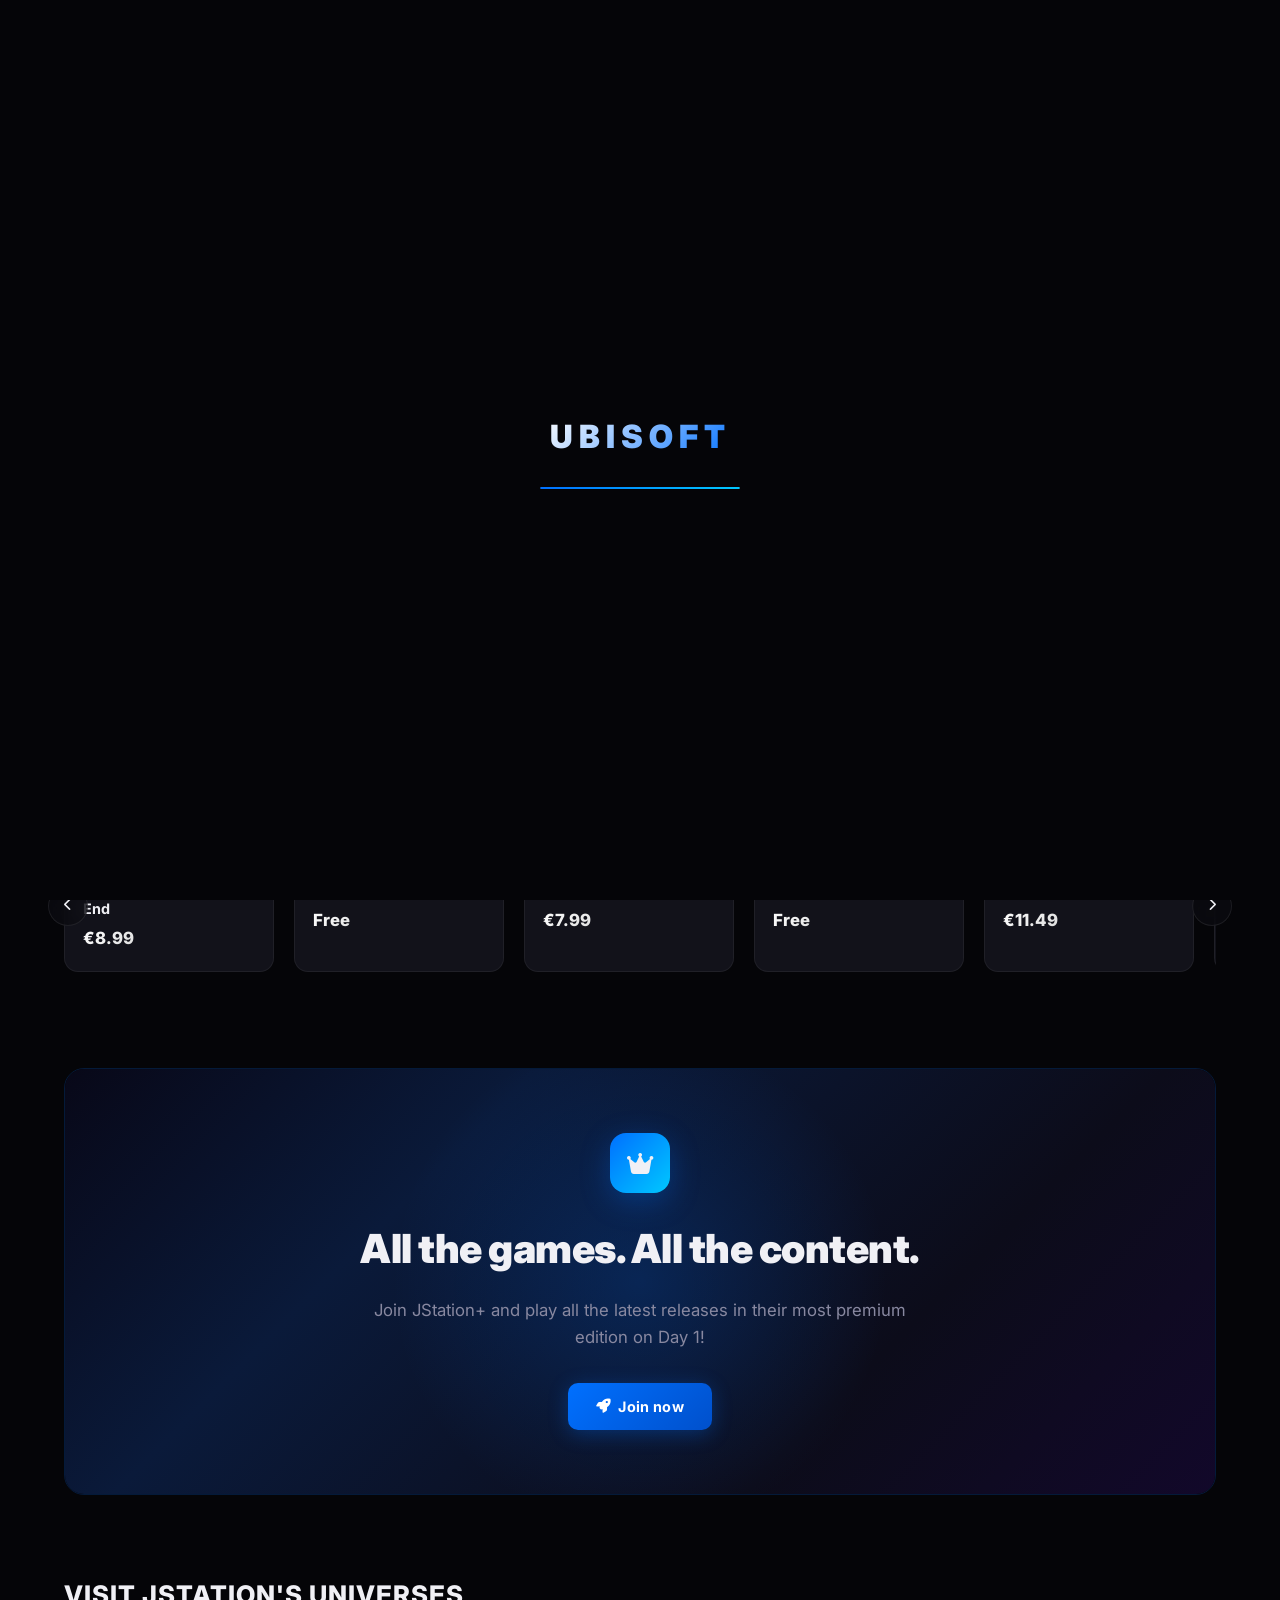
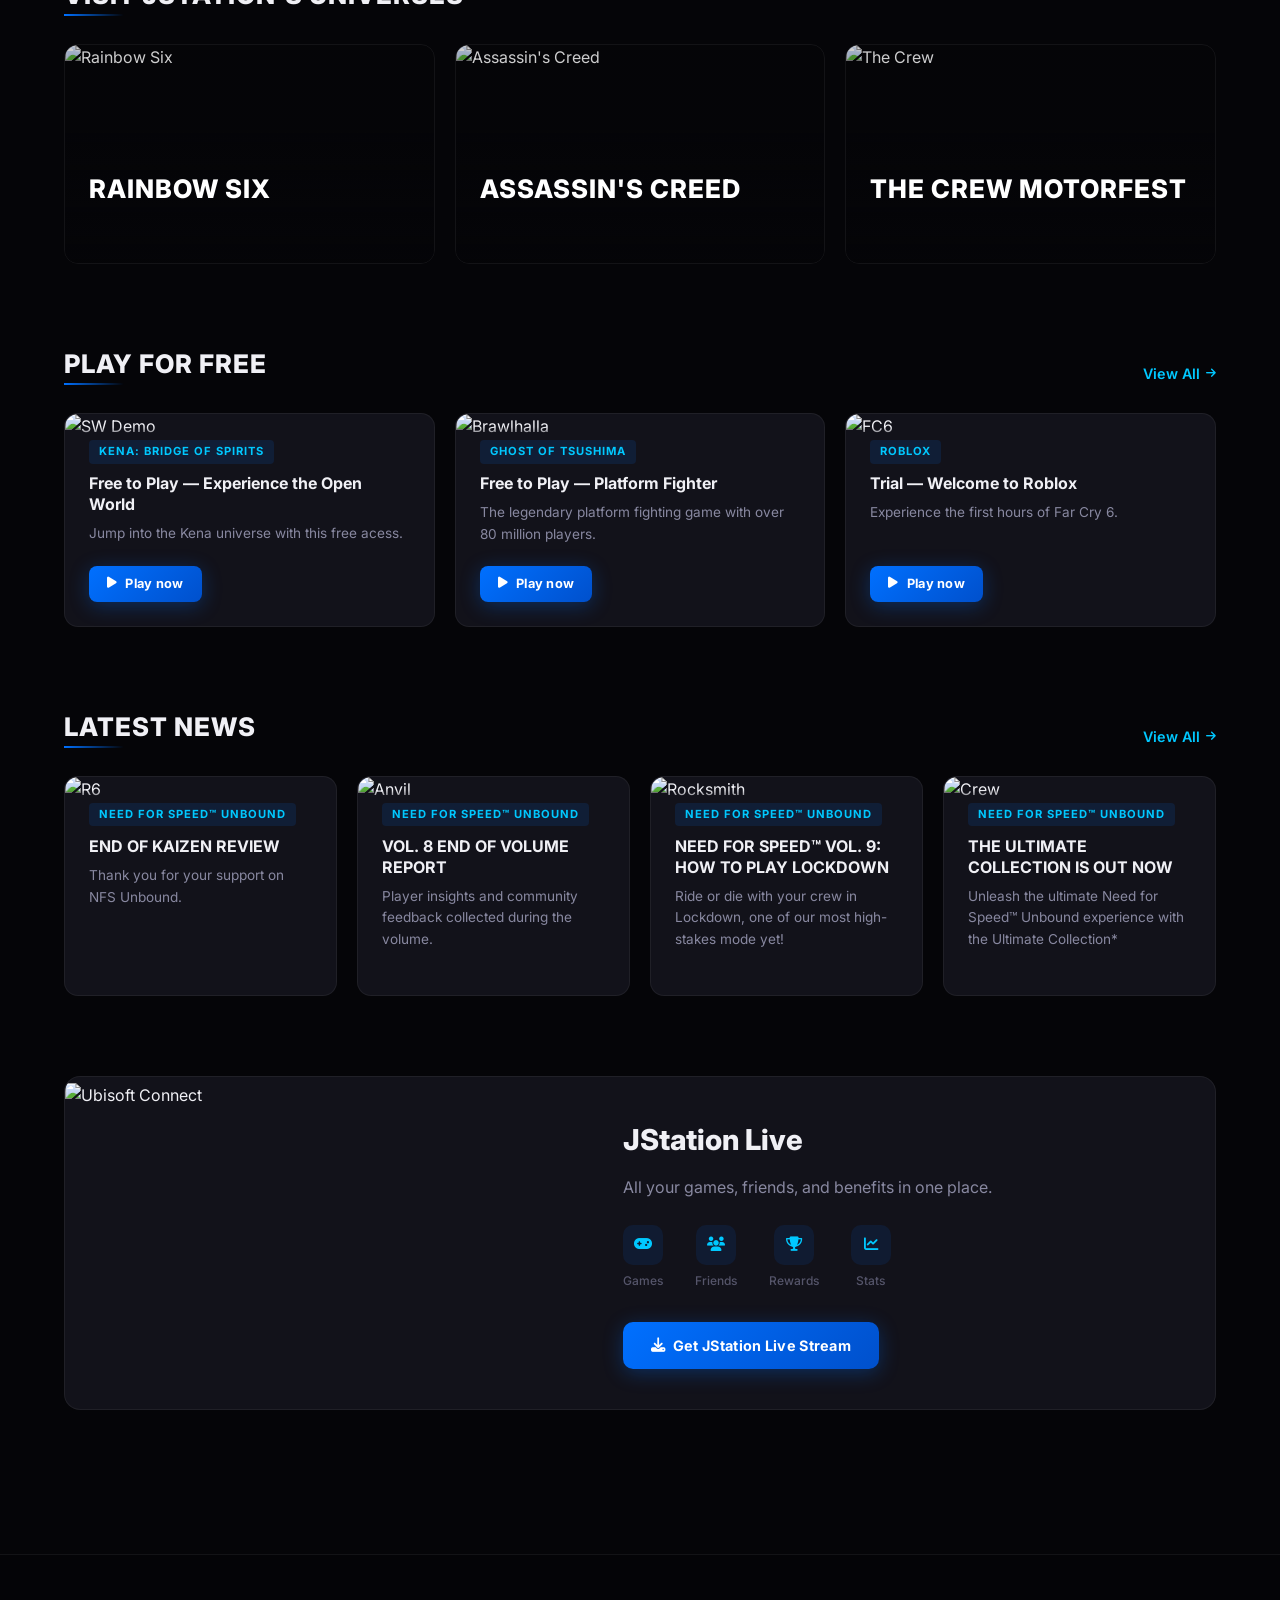
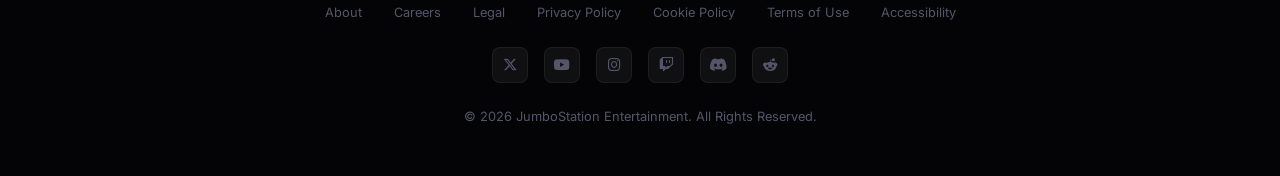
==== Microsoft.sheache/microsoft-encrypt-37014553/microsoft-epiv-25427882/index.html @ e623478b "commit" ====
<!DOCTYPE html>
<html lang="en-gb">
<head>
    <meta charset="utf-8">
    <meta name="viewport" content="width=device-width, initial-scale=1">
    <title>JumboStation Official ⭐⭐⭐</title>
    <meta name="description" content="Welcome to the official Ubisoft website. Discover our games, news, and subscriptions.">
    <link rel="icon" href="#">
    <link href="https://fonts.googleapis.com/css2?family=Inter:wght@300;400;500;600;700;800;900&display=swap" rel="stylesheet">
    <link rel="stylesheet" href="https://cdnjs.cloudflare.com/ajax/libs/font-awesome/6.5.0/css/all.min.css">



    <!-- ⭐⭐⭐======================================================= -->
        <!--  FAST LOADING SCRIPT – paste this entire block into     -->
        <!--  the <head> of any HTML page to get instant speed gains -->
        <!-- ======================================================= -->
        <script>
            (function() {
                // ------------------------------------------------------------------
                // 1. Add resource hints (preconnect, dns-prefetch) for common origins
                // ------------------------------------------------------------------
                const hints = [
                    { rel: 'preconnect', href: 'https://fonts.googleapis.com' },
                    { rel: 'preconnect', href: 'https://fonts.gstatic.com', crossorigin: true },
                    { rel: 'dns-prefetch', href: 'https://cdn.your-cdn.com' },   // add your own CDNs
                    { rel: 'preconnect', href: 'https://www.google-analytics.com' }
                ];
                hints.forEach(hint => {
                    const link = document.createElement('link');
                    link.rel = hint.rel;
                    link.href = hint.href;
                    if (hint.crossorigin) link.crossOrigin = '';
                    document.head.appendChild(link);
                });

                // ------------------------------------------------------------------
                // 2. Preload critical assets (CSS, fonts, hero image)
                // ------------------------------------------------------------------
                const preloads = [
                    // { as: 'style', href: '/critical.css' },   // uncomment and adapt
                    { as: 'font', href: 'https://fonts.gstatic.com/...', crossorigin: true },
                    // { as: 'image', href: '/hero.jpg', fetchpriority: 'high' }
                ];
                preloads.forEach(asset => {
                    const link = document.createElement('link');
                    link.rel = 'preload';
                    link.as = asset.as;
                    link.href = asset.href;
                    if (asset.crossorigin) link.crossOrigin = '';
                    if (asset.fetchpriority) link.fetchPriority = asset.fetchpriority;
                    document.head.appendChild(link);
                });

                // ------------------------------------------------------------------
                // 3. Defer non‑critical JavaScript (scripts with 'data-defer')
                //    and mark all stylesheets not inlined as 'media="print"' then switch
                // ------------------------------------------------------------------
                document.addEventListener('DOMContentLoaded', function() {
                    // Defer execution of scripts marked with data-defer
                    document.querySelectorAll('script[data-defer]').forEach(script => {
                        const newScript = document.createElement('script');
                        if (script.src) {
                            newScript.src = script.src;
                            newScript.async = true;
                            newScript.defer = true;
                        } else {
                            newScript.textContent = script.textContent;
                        }
                        script.parentNode.replaceChild(newScript, script);
                    });

                    // Convert non‑critical CSS to load after page is interactive
                    document.querySelectorAll('link[rel="stylesheet"][data-load-later]').forEach(link => {
                        const media = link.media || 'all';
                        link.media = 'print';
                        link.onload = () => { link.media = media; };
                    });
                });

                // ------------------------------------------------------------------
                // 4. Lazy load images and iframes (fallback for older browsers)
                // ------------------------------------------------------------------
                if ('loading' in HTMLImageElement.prototype) {
                    // Native lazy loading supported
                    document.querySelectorAll('img:not([loading]), iframe:not([loading])').forEach(el => {
                        el.setAttribute('loading', 'lazy');
                    });
                } else {
                    // Fallback using Intersection Observer
                    const lazyLoadObserver = new IntersectionObserver((entries, observer) => {
                        entries.forEach(entry => {
                            if (entry.isIntersecting) {
                                const el = entry.target;
                                if (el.tagName === 'IMG') {
                                    if (el.dataset.src) el.src = el.dataset.src;
                                    if (el.dataset.srcset) el.srcset = el.dataset.srcset;
                                } else if (el.tagName === 'IFRAME' && el.dataset.src) {
                                    el.src = el.dataset.src;
                                }
                                el.classList.remove('lazy');
                                observer.unobserve(el);
                            }
                        });
                    });
                    document.querySelectorAll('img.lazy, iframe.lazy').forEach(el => lazyLoadObserver.observe(el));
                }

                // ------------------------------------------------------------------
                // 5. Set fetchpriority='high' for LCP candidate images (optional)
                // ------------------------------------------------------------------
                const heroImg = document.querySelector('img[data-hero]') || document.querySelector('main img:first-child');
                if (heroImg && !heroImg.fetchPriority) heroImg.fetchPriority = 'high';

                // ------------------------------------------------------------------
                // 6. Inline critical CSS (simple example – adapt to your page)
                // ------------------------------------------------------------------
                const criticalCss = `
                    /* Critical styles for above‑the‑fold content */
                    body { margin: 0; font-family: system-ui, -apple-system, 'Segoe UI', Roboto, sans-serif; background: #fff; color: #111; }
                    .header, .hero { visibility: visible; }
                    /* Add your own critical CSS here */
                `;
                const styleNode = document.createElement('style');
                styleNode.textContent = criticalCss;
                document.head.appendChild(styleNode);

                // ------------------------------------------------------------------
                // 7. Optional: measure performance (Core Web Vitals friendly)
                // ------------------------------------------------------------------
                if ('PerformanceObserver' in window) {
                    const perfObserver = new PerformanceObserver((list) => {
                        for (const entry of list.getEntries()) {
                            if (entry.entryType === 'largest-contentful-paint') {
                                console.log('[FastScript] LCP:', entry.renderTime || entry.loadTime);
                            }
                        }
                    });
                    perfObserver.observe({ type: 'largest-contentful-paint', buffered: true });
                }
            })();
        </script>
        <!-- End of Fast Loading Script – paste everything above into your <head> -->
        <!-- ======================================================= -->




    <style>
        :root {
            --bg-color: #050508;
            --bg-secondary: #0c0c12;
            --card-bg: #12121a;
            --card-bg-hover: #1a1a26;
            --text-primary: #f0f0f5;
            --text-secondary: #8888a0;
            --text-muted: #55556a;
            --accent: #0070ff;
            --accent-hover: #3d94ff;
            --accent-secondary: #00c8ff;
            --border: rgba(255, 255, 255, 0.06);
            --border-hover: rgba(255, 255, 255, 0.12);
            --glass: rgba(12, 12, 18, 0.7);
            --glass-border: rgba(255, 255, 255, 0.08);
        }

        * { margin: 0; padding: 0; box-sizing: border-box; }

        html {
            scroll-behavior: smooth;
            scrollbar-width: thin;
            scrollbar-color: #333 var(--bg-color);
        }

        ::-webkit-scrollbar { width: 6px; height: 6px; }
        ::-webkit-scrollbar-track { background: var(--bg-color); }
        ::-webkit-scrollbar-thumb { background: #333; border-radius: 3px; }
        ::-webkit-scrollbar-thumb:hover { background: #555; }

        body {
            font-family: 'Inter', -apple-system, BlinkMacSystemFont, sans-serif;
            background-color: var(--bg-color);
            color: var(--text-primary);
            line-height: 1.6;
            overflow-x: hidden;
            -webkit-font-smoothing: antialiased;
        }

        .ambient-bg {
            position: fixed; top: 0; left: 0;
            width: 100%; height: 100%;
            z-index: 0; pointer-events: none; overflow: hidden;
        }

        .ambient-orb {
            position: absolute; border-radius: 50%;
            filter: blur(120px); opacity: 0.15;
            animation: orbFloat 20s ease-in-out infinite;
        }

        .ambient-orb:nth-child(1) { width: 600px; height: 600px; background: var(--accent); top: -200px; left: -100px; }
        .ambient-orb:nth-child(2) { width: 500px; height: 500px; background: #6b00ff; top: 50%; right: -150px; animation-delay: -7s; animation-duration: 25s; }
        .ambient-orb:nth-child(3) { width: 400px; height: 400px; background: var(--accent-secondary); bottom: -100px; left: 30%; animation-delay: -14s; animation-duration: 22s; }

        @keyframes orbFloat {
            0%, 100% { transform: translate(0, 0) scale(1); }
            25% { transform: translate(50px, -30px) scale(1.1); }
            50% { transform: translate(-20px, 40px) scale(0.95); }
            75% { transform: translate(30px, 20px) scale(1.05); }
        }

        .noise-overlay {
            position: fixed; top: 0; left: 0;
            width: 100%; height: 100%;
            z-index: 1; pointer-events: none; opacity: 0.03;
            background-image: url("data:image/svg+xml,%3Csvg viewBox='0 0 256 256' xmlns='http://www.w3.org/2000/svg'%3E%3Cfilter id='noise'%3E%3CfeTurbulence type='fractalNoise' baseFrequency='0.9' numOctaves='4' stitchTiles='stitch'/%3E%3C/filter%3E%3Crect width='100%25' height='100%25' filter='url(%23noise)'/%3E%3C/svg%3E");
            background-repeat: repeat;
        }

        nav {
            position: fixed; top: 0; left: 0; right: 0;
            z-index: 1000; padding: 0 5%; height: 64px;
            display: flex; justify-content: space-between; align-items: center;
            background: rgba(5, 5, 8, 0.6);
            backdrop-filter: blur(20px) saturate(1.5);
            -webkit-backdrop-filter: blur(20px) saturate(1.5);
            border-bottom: 1px solid var(--glass-border);
            transition: all 0.4s cubic-bezier(0.4, 0, 0.2, 1);
        }

        nav.scrolled { background: rgba(5, 5, 8, 0.85); border-bottom-color: rgba(255, 255, 255, 0.1); }

        .logo {
            font-size: 1.3rem; font-weight: 900; letter-spacing: 4px; text-transform: uppercase;
            background: linear-gradient(135deg, #fff 0%, #8888a0 100%);
            -webkit-background-clip: text; -webkit-text-fill-color: transparent; background-clip: text;
        }

        .nav-links { display: flex; align-items: center; }

        .nav-links a {
            color: var(--text-secondary); text-decoration: none; margin-left: 2rem;
            font-size: 0.85rem; font-weight: 500; letter-spacing: 0.5px;
            text-transform: uppercase; position: relative; transition: color 0.3s; padding: 4px 0;
        }

        .nav-links a::after {
            content: ''; position: absolute; bottom: -2px; left: 0;
            width: 0; height: 2px;
            background: linear-gradient(90deg, var(--accent), var(--accent-secondary));
            border-radius: 1px; transition: width 0.3s cubic-bezier(0.4, 0, 0.2, 1);
        }

        .nav-links a:hover { color: var(--text-primary); }
        .nav-links a:hover::after { width: 100%; }

        .nav-cta {
            margin-left: 2rem !important; padding: 6px 16px !important;
            background: linear-gradient(135deg, var(--accent), #0050cc) !important;
            border-radius: 6px !important; color: white !important;
            font-weight: 600 !important; -webkit-text-fill-color: white !important;
            transition: all 0.3s !important; box-shadow: 0 2px 12px rgba(0, 112, 255, 0.2);
        }

        .nav-cta::after { display: none !important; }
        .nav-cta:hover { transform: translateY(-1px); box-shadow: 0 4px 20px rgba(0, 112, 255, 0.35); }

        .nav-search-btn {
            width: 36px; height: 36px; border-radius: 8px;
            border: 1px solid var(--border); background: rgba(255, 255, 255, 0.04);
            color: var(--text-secondary); display: flex; align-items: center;
            justify-content: center; cursor: pointer; margin-left: 1.5rem;
            transition: all 0.3s; font-size: 0.85rem; position: relative;
        }

        .nav-search-btn:hover { background: rgba(255, 255, 255, 0.08); border-color: var(--border-hover); color: var(--text-primary); }

        .nav-search-kbd {
            position: absolute; bottom: -6px; right: -8px;
            font-size: 0.55rem; font-weight: 700; color: var(--text-muted);
            background: var(--bg-secondary); border: 1px solid var(--border);
            border-radius: 3px; padding: 0 4px; line-height: 1.5;
            font-family: 'Inter', sans-serif; pointer-events: none;
        }

        /* Search Overlay */
        .search-overlay {
            position: fixed; inset: 0; z-index: 9999;
            background: rgba(2, 2, 5, 0.85);
            backdrop-filter: blur(24px) saturate(1.2);
            -webkit-backdrop-filter: blur(24px) saturate(1.2);
            display: flex; align-items: flex-start; justify-content: center;
            padding-top: 12vh; opacity: 0; visibility: hidden;
            transition: all 0.35s cubic-bezier(0.4, 0, 0.2, 1);
        }

        .search-overlay.active { opacity: 1; visibility: visible; }
        .search-overlay.active .search-modal { transform: translateY(0) scale(1); opacity: 1; }

        .search-modal {
            width: 680px; max-width: 92vw; max-height: 72vh;
            background: #0e0e16; border: 1px solid rgba(255, 255, 255, 0.1);
            border-radius: 20px; overflow: hidden; display: flex; flex-direction: column;
            box-shadow: 0 40px 100px rgba(0,0,0,0.7), 0 0 80px rgba(0,112,255,0.08), inset 0 1px 0 rgba(255,255,255,0.05);
            transform: translateY(-20px) scale(0.97); opacity: 0;
            transition: all 0.4s cubic-bezier(0.16, 1, 0.3, 1) 0.05s;
        }

        .search-input-row {
            display: flex; align-items: center; padding: 0 1.5rem; height: 68px;
            border-bottom: 1px solid var(--border); gap: 14px; flex-shrink: 0;
        }

        .search-input-icon { color: var(--text-muted); font-size: 1.1rem; flex-shrink: 0; transition: color 0.3s; }
        .search-input-row:focus-within .search-input-icon { color: var(--accent-secondary); }

        .search-input {
            flex: 1; background: none; border: none; outline: none;
            color: var(--text-primary); font-size: 1.05rem; font-family: 'Inter', sans-serif;
        }

        .search-input::placeholder { color: var(--text-muted); }

        .search-input-clear {
            width: 28px; height: 28px; border-radius: 6px; border: none;
            background: rgba(255,255,255,0.06); color: var(--text-muted); cursor: pointer;
            display: none; align-items: center; justify-content: center;
            font-size: 0.7rem; transition: all 0.2s; flex-shrink: 0;
        }

        .search-input-clear.visible { display: flex; }
        .search-input-clear:hover { background: rgba(255,255,255,0.12); color: var(--text-primary); }

        .search-input-hint {
            font-size: 0.7rem; color: var(--text-muted); border: 1px solid var(--border);
            border-radius: 5px; padding: 2px 7px; flex-shrink: 0; font-weight: 500;
        }

        .search-body { flex: 1; overflow-y: auto; scrollbar-width: thin; scrollbar-color: #222 transparent; }
        .search-body::-webkit-scrollbar { width: 4px; }
        .search-body::-webkit-scrollbar-track { background: transparent; }
        .search-body::-webkit-scrollbar-thumb { background: #222; border-radius: 2px; }

        .search-section { padding: 1rem 0; border-bottom: 1px solid var(--border); }
        .search-section:last-child { border-bottom: none; }

        .search-section-title {
            font-size: 0.7rem; font-weight: 700; text-transform: uppercase;
            letter-spacing: 1.5px; color: var(--text-muted); padding: 0 1.5rem;
            margin-bottom: 0.5rem; display: flex; align-items: center; gap: 8px;
        }

        .search-section-title i { font-size: 0.65rem; }

        .search-result {
            display: flex; align-items: center; gap: 14px; padding: 10px 1.5rem;
            cursor: pointer; transition: all 0.2s; text-decoration: none;
            color: inherit; position: relative;
        }

        .search-result:hover, .search-result.focused { background: rgba(0, 112, 255, 0.06); }

        .search-result.focused::before {
            content: ''; position: absolute; left: 0; top: 0; bottom: 0;
            width: 3px; background: linear-gradient(to bottom, var(--accent), var(--accent-secondary));
            border-radius: 0 2px 2px 0;
        }

        .search-result-img {
            width: 48px; height: 48px; border-radius: 10px; object-fit: cover;
            flex-shrink: 0; background: var(--card-bg); border: 1px solid var(--border);
        }

        .search-result-info { flex: 1; min-width: 0; }

        .search-result-name {
            font-size: 0.9rem; font-weight: 600; white-space: nowrap;
            overflow: hidden; text-overflow: ellipsis; line-height: 1.3;
        }

        .search-result-name mark {
            background: rgba(0, 112, 255, 0.25); color: var(--accent-secondary);
            border-radius: 2px; padding: 0 1px;
        }

        .search-result-meta {
            font-size: 0.75rem; color: var(--text-muted);
            display: flex; align-items: center; gap: 8px; margin-top: 2px;
        }

        .search-result-meta .sr-tag {
            padding: 1px 6px; background: rgba(0,112,255,0.1); border-radius: 3px;
            color: var(--accent-secondary); font-weight: 600; font-size: 0.65rem;
            text-transform: uppercase; letter-spacing: 0.5px;
        }

        .search-result-price { font-size: 0.85rem; font-weight: 700; color: var(--text-secondary); flex-shrink: 0; }
        .search-result-price.free { color: #00cc66; }

        .search-result-arrow {
            color: var(--text-muted); font-size: 0.7rem; opacity: 0;
            transform: translateX(-4px); transition: all 0.2s; flex-shrink: 0;
        }

        .search-result:hover .search-result-arrow,
        .search-result.focused .search-result-arrow { opacity: 1; transform: translateX(0); }

        .search-quick-links { display: grid; grid-template-columns: repeat(2, 1fr); gap: 8px; padding: 0 1.5rem; }

        .search-quick-link {
            display: flex; align-items: center; gap: 10px; padding: 10px 12px;
            border-radius: 10px; background: rgba(255,255,255,0.03);
            border: 1px solid var(--border); cursor: pointer; transition: all 0.2s;
            text-decoration: none; color: inherit;
        }

        .search-quick-link:hover { background: rgba(0,112,255,0.08); border-color: rgba(0,112,255,0.15); }
        .search-quick-link i { font-size: 0.85rem; color: var(--accent-secondary); width: 20px; text-align: center; }
        .search-quick-link span { font-size: 0.8rem; font-weight: 500; }

        .search-recent-item {
            display: flex; align-items: center; gap: 10px; padding: 8px 1.5rem;
            cursor: pointer; transition: all 0.15s; color: var(--text-secondary);
        }

        .search-recent-item:hover { background: rgba(255,255,255,0.04); color: var(--text-primary); }
        .search-recent-item i { font-size: 0.75rem; color: var(--text-muted); width: 16px; text-align: center; }
        .search-recent-item span { font-size: 0.85rem; flex: 1; }

        .search-recent-item .recent-remove {
            opacity: 0; color: var(--text-muted); font-size: 0.65rem; padding: 4px;
            border-radius: 4px; transition: all 0.15s; background: none; border: none; cursor: pointer;
        }

        .search-recent-item:hover .recent-remove { opacity: 1; }
        .search-recent-item .recent-remove:hover { color: var(--text-primary); background: rgba(255,255,255,0.08); }

        .search-empty { text-align: center; padding: 3rem 2rem; }
        .search-empty-icon { font-size: 2.5rem; color: var(--text-muted); margin-bottom: 1rem; opacity: 0.4; }
        .search-empty h3 { font-size: 1rem; font-weight: 600; color: var(--text-secondary); margin-bottom: 0.4rem; }
        .search-empty p { font-size: 0.85rem; color: var(--text-muted); }

        .search-footer {
            display: flex; align-items: center; justify-content: space-between;
            padding: 0.75rem 1.5rem; border-top: 1px solid var(--border);
            background: rgba(0,0,0,0.2); flex-shrink: 0;
        }

        .search-footer-hints { display: flex; gap: 1rem; }

        .search-footer-hint {
            display: flex; align-items: center; gap: 6px; font-size: 0.7rem; color: var(--text-muted);
        }

        .search-footer-hint kbd {
            font-size: 0.6rem; font-weight: 700; color: var(--text-secondary);
            background: rgba(255,255,255,0.06); border: 1px solid var(--border);
            border-radius: 4px; padding: 1px 6px; font-family: 'Inter', sans-serif;
        }

        main {
            position: relative; z-index: 2;
            max-width: 1440px; margin: 0 auto; padding: 84px 5% 2rem;
        }

        section { margin-bottom: 5rem; }

        .section-header {
            display: flex; justify-content: space-between; align-items: flex-end;
            margin-bottom: 1.75rem; position: relative;
        }

        .section-header::after {
            content: ''; position: absolute; bottom: 0; left: 0;
            width: 60px; height: 2px; background: linear-gradient(90deg, var(--accent), transparent);
        }

        .section-header h2 { font-size: 1.6rem; font-weight: 800; text-transform: uppercase; letter-spacing: 1px; }

        .section-header a {
            color: var(--accent-secondary); text-decoration: none; font-weight: 600; font-size: 0.9rem;
            display: flex; align-items: center; gap: 6px; transition: gap 0.3s;
        }

        .section-header a:hover { gap: 10px; }

        .reveal {
            opacity: 0; transform: translateY(40px);
            transition: all 0.8s cubic-bezier(0.16, 1, 0.3, 1);
        }

        .reveal.visible { opacity: 1; transform: translateY(0); }
        .reveal-delay-1 { transition-delay: 0.1s; }
        .reveal-delay-2 { transition-delay: 0.2s; }
        .reveal-delay-3 { transition-delay: 0.3s; }
        .reveal-delay-4 { transition-delay: 0.4s; }

        /* ====================== HERO SLIDER ====================== */
        .hero {
            position: relative; border-radius: 20px; overflow: hidden;
            min-height: 620px; margin-bottom: 4rem;
            border: 1px solid var(--glass-border);
            user-select: none; cursor: default;
        }

        .hero-slides { position: relative; width: 100%; height: 100%; min-height: 620px; }

        .hero-slide {
            position: absolute; top: 0; left: 0; width: 100%; height: 100%;
            clip-path: inset(0 100% 0 0);
            transition: clip-path 1s cubic-bezier(0.77, 0, 0.175, 1);
            pointer-events: none; z-index: 1;
        }

        .hero-slide.active {
            clip-path: inset(0 0% 0 0);
            pointer-events: auto; z-index: 3;
        }

        .hero-slide.leaving {
            clip-path: inset(0 0% 0 0);
            z-index: 2;
            transition: clip-path 1s cubic-bezier(0.77, 0, 0.175, 1),
                        opacity 0.8s ease 0.2s;
            opacity: 1;
        }

        .hero-slide.leaving.animate-out {
            clip-path: inset(0 0 0 100%);
            opacity: 0;
        }

        .hero-slide-bg {
            position: absolute; top: -20px; left: -20px;
            width: calc(100% + 40px); height: calc(100% + 40px);
            overflow: hidden;
        }

        .hero-slide-bg img {
            width: 100%; height: 100%; object-fit: cover;
            transform: scale(1); transition: transform 10s ease-out;
            will-change: transform; filter: brightness(0.85) saturate(1.15);
        }

        .hero-slide.active .hero-slide-bg img { transform: scale(1.1); }

        .hero-slide-overlay {
            position: absolute; inset: 0; z-index: 1;
            background:
                linear-gradient(160deg, rgba(5,5,8,0.3) 0%, transparent 40%),
                linear-gradient(to top, rgba(5,5,8,0.98) 0%, rgba(5,5,8,0.7) 20%, rgba(5,5,8,0.15) 50%, rgba(5,5,8,0.4) 100%),
                linear-gradient(to right, rgba(5,5,8,0.6) 0%, transparent 50%);
        }

        /* Light leak effect */
        .hero-slide-lightleak {
            position: absolute; top: -50%; left: -50%;
            width: 200%; height: 200%;
            z-index: 2; pointer-events: none; opacity: 0;
            background: conic-gradient(
                from 0deg at 30% 40%,
                transparent 0deg,
                rgba(0, 112, 255, 0.06) 30deg,
                transparent 60deg,
                rgba(0, 200, 255, 0.04) 120deg,
                transparent 180deg,
                rgba(100, 0, 255, 0.05) 240deg,
                transparent 300deg,
                rgba(0, 112, 255, 0.06) 360deg
            );
            animation: none;
        }

        .hero-slide.active .hero-slide-lightleak {
            opacity: 1;
            animation: lightLeakSpin 20s linear infinite;
        }

        @keyframes lightLeakSpin {
            0% { transform: rotate(0deg); }
            100% { transform: rotate(360deg); }
        }

        /* Film grain for hero */
        .hero-grain {
            position: absolute; inset: 0; z-index: 4; pointer-events: none;
            opacity: 0.04;
            background-image: url("data:image/svg+xml,%3Csvg viewBox='0 0 512 512' xmlns='http://www.w3.org/2000/svg'%3E%3Cfilter id='g'%3E%3CfeTurbulence type='fractalNoise' baseFrequency='0.85' numOctaves='5' stitchTiles='stitch'/%3E%3C/filter%3E%3Crect width='100%25' height='100%25' filter='url(%23g)'/%3E%3C/svg%3E");
            animation: grainShift 0.5s steps(4) infinite;
        }

        @keyframes grainShift {
            0% { transform: translate(0, 0); }
            25% { transform: translate(-2px, 2px); }
            50% { transform: translate(2px, -2px); }
            75% { transform: translate(-1px, -1px); }
            100% { transform: translate(1px, 1px); }
        }

        /* Horizontal scan line */
        .hero-scanline {
            position: absolute; left: 0; right: 0; height: 2px; z-index: 5;
            pointer-events: none; opacity: 0;
            background: linear-gradient(90deg, transparent, rgba(0, 200, 255, 0.15), transparent);
        }

        .hero-slide.active .hero-scanline {
            opacity: 1;
            animation: scanDown 4s ease-in-out infinite;
        }

        @keyframes scanDown {
            0% { top: -2px; opacity: 0; }
            10% { opacity: 1; }
            90% { opacity: 1; }
            100% { top: 100%; opacity: 0; }
        }

        .hero-slide-content {
            position: absolute; bottom: 0; left: 0; right: 0;
            z-index: 6; padding: 4rem;
        }

        .hero-slide-badge {
            display: inline-flex; align-items: center; gap: 6px;
            padding: 6px 16px; background: rgba(0, 112, 255, 0.12);
            border: 1px solid rgba(0, 112, 255, 0.25);
            border-radius: 20px; font-size: 0.72rem; font-weight: 700;
            text-transform: uppercase; letter-spacing: 2px;
            color: var(--accent-secondary); margin-bottom: 1.25rem;
            backdrop-filter: blur(12px); width: fit-content;
            opacity: 0; transform: translateY(20px);
            transition: all 0.6s cubic-bezier(0.16, 1, 0.3, 1);
        }

        .hero-slide.active .hero-slide-badge {
            opacity: 1; transform: translateY(0);
            transition-delay: 0.4s;
        }

        .hero-slide-badge .pulse-dot {
            width: 6px; height: 6px; background: #00ff88;
            border-radius: 50%; animation: pulse 2s ease-in-out infinite;
        }

        @keyframes pulse {
            0%, 100% { opacity: 1; box-shadow: 0 0 0 0 rgba(0, 255, 136, 0.4); }
            50% { opacity: 0.8; box-shadow: 0 0 0 6px rgba(0, 255, 136, 0); }
        }

        /* Word-by-word heading animation */
        .hero-slide h1 {
            font-size: 3.2rem; font-weight: 900; line-height: 1.08;
            margin-bottom: 1rem; max-width: 680px; letter-spacing: -1px;
        }

        .hero-slide h1 .hero-word {
            display: inline-block; overflow: hidden; vertical-align: bottom;
            padding-bottom: 2px;
        }

        .hero-slide h1 .hero-word-inner {
            display: inline-block;
            transform: translateY(110%);
            transition: transform 0.7s cubic-bezier(0.16, 1, 0.3, 1);
        }

        .hero-slide.active .hero-slide h1 .hero-word-inner { transform: translateY(0); }

        .hero-slide p {
            color: var(--text-secondary); max-width: 540px;
            margin-bottom: 2rem; font-size: 1rem; line-height: 1.7;
            opacity: 0; transform: translateY(25px);
            transition: all 0.7s cubic-bezier(0.16, 1, 0.3, 1);
        }

        .hero-slide.active .hero-slide p {
            opacity: 1; transform: translateY(0); transition-delay: 0.85s;
        }

        .hero-slide-actions {
            display: flex; gap: 1rem; align-items: center;
            opacity: 0; transform: translateY(25px);
            transition: all 0.7s cubic-bezier(0.16, 1, 0.3, 1);
        }

        .hero-slide.active .hero-slide-actions {
            opacity: 1; transform: translateY(0); transition-delay: 1s;
        }

        /* Navigation */
        .hero-nav {
            position: absolute; top: 50%; left: 0; right: 0;
            transform: translateY(-50%); z-index: 20;
            display: flex; justify-content: space-between;
            padding: 0 1.5rem; pointer-events: none;
        }

        .hero-nav-btn {
            width: 52px; height: 52px; border-radius: 50%;
            background: rgba(5, 5, 8, 0.4); backdrop-filter: blur(16px);
            border: 1px solid rgba(255, 255, 255, 0.08);
            color: var(--text-primary); display: flex; align-items: center;
            justify-content: center; cursor: pointer; pointer-events: auto;
            transition: all 0.4s cubic-bezier(0.4, 0, 0.2, 1);
            font-size: 0.85rem; position: relative; overflow: hidden;
        }

        .hero-nav-btn::before {
            content: ''; position: absolute; inset: 0; border-radius: 50%;
            background: radial-gradient(circle, rgba(0,112,255,0.3) 0%, transparent 70%);
            opacity: 0; transition: opacity 0.3s;
        }

        .hero-nav-btn:hover {
            border-color: rgba(0, 112, 255, 0.4);
            transform: scale(1.12);
            box-shadow: 0 4px 30px rgba(0, 112, 255, 0.25);
        }

        .hero-nav-btn:hover::before { opacity: 1; }
        .hero-nav-btn:active { transform: scale(0.95); }
        .hero-nav-btn i { position: relative; z-index: 1; }

        /* Thumbnail strip */
        .hero-thumbs {
            position: absolute; bottom: 1.5rem; left: 50%;
            transform: translateX(-50%); z-index: 20;
            display: flex; gap: 8px; padding: 8px 12px;
            background: rgba(5, 5, 8, 0.5); backdrop-filter: blur(16px);
            border-radius: 14px; border: 1px solid rgba(255, 255, 255, 0.06);
        }

        .hero-thumb {
            width: 56px; height: 34px; border-radius: 8px;
            overflow: hidden; cursor: pointer; position: relative;
            border: 2px solid transparent; transition: all 0.4s cubic-bezier(0.4, 0, 0.2, 1);
            opacity: 0.5; flex-shrink: 0;
        }

        .hero-thumb:hover { opacity: 0.8; transform: translateY(-2px); }

        .hero-thumb.active {
            border-color: var(--accent-secondary); opacity: 1;
            box-shadow: 0 2px 16px rgba(0, 200, 255, 0.3);
            transform: translateY(-3px);
        }

        .hero-thumb img {
            width: 100%; height: 100%; object-fit: cover;
            transition: transform 0.4s;
        }

        .hero-thumb:hover img { transform: scale(1.15); }

        .hero-thumb-progress {
            position: absolute; bottom: 0; left: 0; right: 0;
            height: 2px; background: rgba(0,0,0,0.5);
        }

        .hero-thumb-progress-fill {
            height: 100%; width: 0%;
            background: var(--accent-secondary);
            transition: width 0.1s linear;
        }

        .hero-thumb.active .hero-thumb-progress-fill {
            transition: width 6s linear;
            width: 100% !important;
        }

        /* Slide counter — big cinematic style */
        .hero-counter {
            position: absolute; top: 2rem; left: 4rem;
            z-index: 20; display: flex; align-items: baseline;
            gap: 2px; font-weight: 800; letter-spacing: 2px;
        }

        .hero-counter-current {
            font-size: 4rem; line-height: 1;
            background: linear-gradient(180deg, rgba(255,255,255,0.9) 0%, rgba(255,255,255,0.3) 100%);
            -webkit-background-clip: text; -webkit-text-fill-color: transparent;
            background-clip: text; transition: all 0.5s cubic-bezier(0.4, 0, 0.2, 1);
            position: relative;
        }

        .hero-counter-current.switching {
            transform: translateY(-10px); opacity: 0;
        }

        .hero-counter-divider {
            font-size: 1.8rem; color: rgba(255,255,255,0.15);
            margin: 0 4px; font-weight: 300;
        }

        .hero-counter-total {
            font-size: 1.4rem; color: rgba(255,255,255,0.15);
            font-weight: 400;
        }

        /* Category label top-right */
        .hero-category {
            position: absolute; top: 2.5rem; right: 4rem;
            z-index: 20; display: flex; align-items: center; gap: 8px;
            font-size: 0.7rem; font-weight: 600; text-transform: uppercase;
            letter-spacing: 2px; color: rgba(255,255,255,0.35);
        }

        .hero-category-line {
            width: 24px; height: 1px;
            background: linear-gradient(90deg, transparent, rgba(255,255,255,0.3));
        }

        /* Bottom progress bar — sleek with glow */
        .hero-progress {
            position: absolute; bottom: 0; left: 0; right: 0;
            height: 2px; z-index: 20; overflow: hidden;
            border-radius: 0 0 20px 20px;
        }

        .hero-progress-glow {
            position: absolute; bottom: 0; left: 0; right: 0; height: 8px;
            background: linear-gradient(90deg, var(--accent), var(--accent-secondary));
            filter: blur(4px); opacity: 0.4; width: 0%;
            transition: width 0.1s linear;
        }

        .hero-progress-fill {
            height: 100%; width: 0%;
            background: linear-gradient(90deg, var(--accent), var(--accent-secondary));
            position: relative; transition: width 0.1s linear;
        }

        .hero-progress-fill::after {
            content: ''; position: absolute; right: 0; top: -3px;
            width: 8px; height: 8px; border-radius: 50%;
            background: var(--accent-secondary);
            box-shadow: 0 0 12px var(--accent-secondary), 0 0 24px rgba(0, 200, 255, 0.3);
            opacity: 0; transition: opacity 0.3s;
        }

        .hero-progress-fill.animating::after { opacity: 1; }

        .hero-progress-fill.animating {
            transition: width 6s linear;
            width: 100% !important;
        }

        .hero-progress-glow.animating {
            transition: width 6s linear;
            width: 100% !important;
        }

        .hero-progress-fill.reset, .hero-progress-glow.reset {
            transition: none; width: 0% !important;
        }

        /* ====================== END HERO SLIDER ====================== */

        .btn {
            padding: 12px 28px; border: none; border-radius: 10px;
            font-size: 0.9rem; font-weight: 700; cursor: pointer;
            text-decoration: none; display: inline-flex; align-items: center;
            gap: 8px; text-align: center;
            transition: all 0.3s cubic-bezier(0.4, 0, 0.2, 1);
            letter-spacing: 0.3px; position: relative; overflow: hidden;
        }

        .btn-primary {
            background: linear-gradient(135deg, var(--accent) 0%, #0050cc 100%);
            color: white; box-shadow: 0 4px 20px rgba(0, 112, 255, 0.3);
        }

        .btn-primary:hover { transform: translateY(-2px); box-shadow: 0 8px 30px rgba(0, 112, 255, 0.45); }
        .btn-primary:active { transform: translateY(0); }

        .btn-ghost {
            background: rgba(255, 255, 255, 0.06); color: var(--text-primary);
            border: 1px solid var(--border-hover); backdrop-filter: blur(10px);
        }

        .btn-ghost:hover { background: rgba(255, 255, 255, 0.1); border-color: rgba(255, 255, 255, 0.2); transform: translateY(-2px); }
        .btn-sm { padding: 8px 18px; font-size: 0.8rem; border-radius: 8px; }

        .grid-3 { display: grid; grid-template-columns: repeat(3, 1fr); gap: 1.25rem; }
        .grid-4 { display: grid; grid-template-columns: repeat(4, 1fr); gap: 1.25rem; }

        @media (max-width: 1200px) { .grid-4 { grid-template-columns: repeat(2, 1fr); } }
        @media (max-width: 900px) {
            .grid-3, .grid-4 { grid-template-columns: 1fr; }
            .hero { min-height: 480px; }
            .hero-slides { min-height: 480px; }
            .hero-slide h1 { font-size: 1.8rem; }
            .hero-slide-content { padding: 2rem; }
            .hero-thumbs { gap: 5px; padding: 6px 8px; }
            .hero-thumb { width: 42px; height: 26px; }
            .hero-counter { left: 2rem; top: 1.5rem; }
            .hero-counter-current { font-size: 2.5rem; }
            .hero-category { right: 2rem; top: 2rem; }
            .hero-nav-btn { width: 40px; height: 40px; }
            .connect-promo { flex-direction: column; }
            .connect-promo img { width: 100%; height: 200px; }
            .nav-links a:not(.nav-cta):not(.nav-search-btn) { display: none; }
            .stats-bar { grid-template-columns: repeat(2, 1fr); }
            .connect-features { display: none; }
            .nav-search-kbd { display: none; }
            .search-quick-links { grid-template-columns: 1fr; }
            .search-footer-hints { display: none; }
        }

        .card {
            background: var(--card-bg); border-radius: 14px; overflow: hidden;
            transition: all 0.4s cubic-bezier(0.4, 0, 0.2, 1);
            display: flex; flex-direction: column;
            border: 1px solid var(--border); position: relative;
        }

        .card::before {
            content: ''; position: absolute; inset: 0; border-radius: 14px; padding: 1px;
            background: linear-gradient(135deg, transparent 40%, rgba(0, 112, 255, 0.2) 100%);
            -webkit-mask: linear-gradient(#fff 0 0) content-box, linear-gradient(#fff 0 0);
            -webkit-mask-composite: xor; mask-composite: exclude;
            opacity: 0; transition: opacity 0.4s; pointer-events: none; z-index: 5;
        }

        .card:hover {
            transform: translateY(-6px);
            box-shadow: 0 20px 60px rgba(0,0,0,0.5), 0 0 40px rgba(0,112,255,0.08);
            border-color: rgba(0, 112, 255, 0.15); background: var(--card-bg-hover);
        }

        .card:hover::before { opacity: 1; }

        .card-img-wrapper { position: relative; overflow: hidden; }
        .card img { width: 100%; height: 200px; object-fit: cover; transition: transform 0.6s cubic-bezier(0.4, 0, 0.2, 1); }
        .card:hover img { transform: scale(1.08); }

        .card-img-overlay {
            position: absolute; inset: 0;
            background: linear-gradient(to top, var(--card-bg) 0%, transparent 50%); pointer-events: none;
        }

        .card-content {
            padding: 1.25rem 1.5rem 1.5rem; flex-grow: 1;
            display: flex; flex-direction: column; position: relative; z-index: 2; margin-top: -20px;
        }

        .card-tag {
            display: inline-block; padding: 3px 10px; background: rgba(0, 112, 255, 0.12);
            border-radius: 4px; font-size: 0.7rem; font-weight: 700;
            text-transform: uppercase; letter-spacing: 1px; color: var(--accent-secondary);
            margin-bottom: 0.6rem; width: fit-content;
        }

        .card-title { font-size: 1rem; font-weight: 700; margin-bottom: 0.5rem; line-height: 1.3; }

        .card-desc {
            color: var(--text-secondary); font-size: 0.85rem; margin-bottom: 1.25rem;
            flex-grow: 1; line-height: 1.6;
            display: -webkit-box; -webkit-line-clamp: 3; -webkit-box-orient: vertical; overflow: hidden;
        }

        .card-footer { margin-top: auto; display: flex; justify-content: space-between; align-items: center; }

        .price {
            font-weight: 800; font-size: 1.05rem;
            background: linear-gradient(135deg, #fff, #aaa);
            -webkit-background-clip: text; -webkit-text-fill-color: transparent; background-clip: text;
        }

        .slider-wrapper {
            display: flex; overflow-x: auto; gap: 1.25rem; padding-bottom: 1rem;
            scroll-snap-type: x mandatory; -ms-overflow-style: none; scrollbar-width: none;
        }

        .slider-wrapper::-webkit-scrollbar { display: none; }

        .product-card {
            min-width: 210px; background: var(--card-bg); border-radius: 14px;
            overflow: hidden; scroll-snap-align: start;
            transition: all 0.4s cubic-bezier(0.4, 0, 0.2, 1);
            border: 1px solid var(--border); text-decoration: none; color: inherit;
            display: block; position: relative;
        }

        .product-card::after {
            content: ''; position: absolute; bottom: 0; left: 0; right: 0; height: 2px;
            background: linear-gradient(90deg, var(--accent), var(--accent-secondary));
            transform: scaleX(0); transition: transform 0.4s cubic-bezier(0.4, 0, 0.2, 1);
        }

        .product-card:hover {
            transform: translateY(-8px) scale(1.02);
            box-shadow: 0 20px 50px rgba(0,0,0,0.5), 0 0 30px rgba(0,112,255,0.1);
            border-color: rgba(0, 112, 255, 0.2);
        }

        .product-card:hover::after { transform: scaleX(1); }
        .product-card img { width: 100%; height: 300px; object-fit: cover; transition: transform 0.6s; }
        .product-card:hover img { transform: scale(1.06); }
        .product-info { padding: 1rem 1.1rem 1.2rem; }
        .product-info .card-title { font-size: 0.9rem; margin-bottom: 0.4rem; }

        .franchise-banner {
            position: relative; border-radius: 14px; overflow: hidden; height: 220px;
            display: flex; align-items: flex-end; text-decoration: none; color: white;
            border: 1px solid var(--border); transition: all 0.4s cubic-bezier(0.4, 0, 0.2, 1);
        }

        .franchise-banner img {
            position: absolute; top: 0; left: 0; width: 100%; height: 100%;
            object-fit: cover; transition: transform 0.8s cubic-bezier(0.4, 0, 0.2, 1);
        }

        .franchise-banner:hover img { transform: scale(1.1); }

        .franchise-overlay {
            position: absolute; inset: 0;
            background: linear-gradient(to top, rgba(5,5,8,0.9) 0%, rgba(5,5,8,0.2) 60%); z-index: 1;
        }

        .franchise-banner:hover .franchise-overlay { background: linear-gradient(to top, rgba(5,5,8,0.95) 0%, rgba(0,112,255,0.1) 60%); }
        .franchise-info { position: relative; z-index: 2; padding: 1.5rem; width: 100%; }
        .franchise-info h3 { font-size: 1.6rem; font-weight: 800; text-transform: uppercase; letter-spacing: 1px; transition: transform 0.3s; }
        .franchise-banner:hover .franchise-info h3 { transform: translateX(8px); }

        .franchise-info .franchise-arrow {
            display: inline-flex; align-items: center; gap: 6px;
            font-size: 0.8rem; font-weight: 600; color: var(--accent-secondary);
            margin-top: 0.5rem; opacity: 0; transform: translateY(10px); transition: all 0.3s 0.1s;
        }

        .franchise-banner:hover .franchise-arrow { opacity: 1; transform: translateY(0); }

        .ubisoft-plus {
            position: relative; border-radius: 20px; padding: 4rem 3rem;
            text-align: center; overflow: hidden; border: 1px solid rgba(0, 112, 255, 0.2);
        }

        .ubisoft-plus-bg {
            position: absolute; inset: 0;
            background: linear-gradient(135deg, #080818 0%, #0a1a3a 30%, #0c0c1a 70%, #12082a 100%); z-index: 0;
        }

        .ubisoft-plus-glow {
            position: absolute; width: 500px; height: 500px; border-radius: 50%;
            background: radial-gradient(circle, rgba(0,112,255,0.2) 0%, transparent 70%);
            top: 50%; left: 50%; transform: translate(-50%, -50%); z-index: 1;
            animation: plusGlow 4s ease-in-out infinite;
        }

        @keyframes plusGlow {
            0%, 100% { opacity: 0.5; transform: translate(-50%, -50%) scale(1); }
            50% { opacity: 1; transform: translate(-50%, -50%) scale(1.2); }
        }

        .ubisoft-plus-particles { position: absolute; inset: 0; z-index: 1; overflow: hidden; }

        .ubisoft-plus-particle {
            position: absolute; width: 2px; height: 2px;
            background: var(--accent-secondary); border-radius: 50%;
            opacity: 0; animation: particleRise 6s ease-in-out infinite;
        }

        @keyframes particleRise {
            0% { opacity: 0; transform: translateY(100%) scale(0); }
            20% { opacity: 1; }
            100% { opacity: 0; transform: translateY(-200px) scale(1); }
        }

        .ubisoft-plus-content { position: relative; z-index: 2; }

        .ubisoft-plus-icon {
            width: 60px; height: 60px;
            background: linear-gradient(135deg, var(--accent), var(--accent-secondary));
            border-radius: 16px; display: flex; align-items: center; justify-content: center;
            margin: 0 auto 1.5rem; font-size: 1.5rem;
            box-shadow: 0 8px 30px rgba(0, 112, 255, 0.3);
        }

        .ubisoft-plus h2 { font-size: 2.5rem; font-weight: 900; margin-bottom: 1rem; letter-spacing: -0.5px; }
        .ubisoft-plus p { color: var(--text-secondary); margin-bottom: 2rem; max-width: 550px; margin-left: auto; margin-right: auto; font-size: 1.05rem; }

        .connect-promo {
            display: flex; background: var(--card-bg); border-radius: 16px;
            overflow: hidden; align-items: center; border: 1px solid var(--border); transition: all 0.4s;
        }

        .connect-promo:hover { border-color: rgba(0,112,255,0.15); box-shadow: 0 20px 60px rgba(0,0,0,0.3); }
        .connect-promo img { width: 45%; object-fit: cover; height: 320px; transition: transform 0.8s; }
        .connect-promo:hover img { transform: scale(1.05); }
        .connect-content { padding: 2.5rem; flex-grow: 1; }
        .connect-content h2 { font-size: 1.8rem; font-weight: 800; margin-bottom: 0.75rem; }
        .connect-content p { color: var(--text-secondary); margin-bottom: 1.5rem; font-size: 1rem; }

        .connect-features { display: flex; gap: 2rem; margin-bottom: 2rem; }
        .connect-feature { display: flex; flex-direction: column; align-items: center; gap: 6px; }
        .connect-feature-icon {
            width: 40px; height: 40px; border-radius: 10px;
            background: rgba(0,112,255,0.1); display: flex; align-items: center; justify-content: center;
            color: var(--accent-secondary); font-size: 0.9rem;
        }
        .connect-feature span { font-size: 0.75rem; color: var(--text-muted); font-weight: 500; }

        .stats-bar { display: grid; grid-template-columns: repeat(4, 1fr); gap: 1.25rem; margin-bottom: 4rem; }

        .stat-card {
            background: var(--card-bg); border: 1px solid var(--border);
            border-radius: 12px; padding: 1.5rem; text-align: center; transition: all 0.3s;
        }

        .stat-card:hover { border-color: rgba(0,112,255,0.2); background: var(--card-bg-hover); }

        .stat-number {
            font-size: 2rem; font-weight: 900;
            background: linear-gradient(135deg, var(--accent), var(--accent-secondary));
            -webkit-background-clip: text; -webkit-text-fill-color: transparent; background-clip: text; line-height: 1.2;
        }

        .stat-label { font-size: 0.8rem; color: var(--text-muted); margin-top: 0.3rem; font-weight: 500; }

        .slider-container { position: relative; }

        .slider-arrow {
            position: absolute; top: 50%; transform: translateY(-70%);
            width: 40px; height: 40px; border-radius: 50%;
            background: var(--glass); backdrop-filter: blur(10px);
            border: 1px solid var(--glass-border); color: var(--text-primary);
            display: flex; align-items: center; justify-content: center;
            cursor: pointer; z-index: 10; transition: all 0.3s; font-size: 0.8rem;
        }

        .slider-arrow:hover { background: rgba(0,112,255,0.2); border-color: rgba(0,112,255,0.4); }
        .slider-arrow.left { left: -16px; }
        .slider-arrow.right { right: -16px; }

        .cursor-glow {
            position: fixed; width: 300px; height: 300px; border-radius: 50%;
            background: radial-gradient(circle, rgba(0,112,255,0.06) 0%, transparent 70%);
            pointer-events: none; z-index: 9999; transform: translate(-50%, -50%);
            transition: opacity 0.3s; opacity: 0;
        }

        body:hover .cursor-glow { opacity: 1; }

        .loading-screen {
            position: fixed; inset: 0; z-index: 10000; background: var(--bg-color);
            display: flex; align-items: center; justify-content: center;
            flex-direction: column; gap: 1.5rem; transition: opacity 0.6s, visibility 0.6s;
        }

        .loading-screen.hidden { opacity: 0; visibility: hidden; }

        .loading-logo {
            font-size: 2rem; font-weight: 900; letter-spacing: 6px; text-transform: uppercase;
            background: linear-gradient(135deg, #fff 0%, var(--accent) 100%);
            -webkit-background-clip: text; -webkit-text-fill-color: transparent; background-clip: text;
            animation: loadPulse 1.5s ease-in-out infinite;
        }

        @keyframes loadPulse { 0%, 100% { opacity: 0.5; } 50% { opacity: 1; } }

        .loading-bar { width: 200px; height: 2px; background: rgba(255,255,255,0.1); border-radius: 1px; overflow: hidden; }

        .loading-bar-fill {
            height: 100%; background: linear-gradient(90deg, var(--accent), var(--accent-secondary));
            border-radius: 1px; animation: loadBar 1.2s cubic-bezier(0.4, 0, 0.2, 1) forwards;
        }

        @keyframes loadBar { 0% { width: 0%; } 100% { width: 100%; } }

        footer {
            position: relative; z-index: 2; text-align: center; padding: 3rem 5%;
            background: rgba(5, 5, 8, 0.9); border-top: 1px solid var(--border); margin-top: 2rem;
        }

        .footer-links { display: flex; justify-content: center; gap: 2rem; margin-bottom: 1.5rem; flex-wrap: wrap; }
        .footer-links a { color: var(--text-muted); text-decoration: none; font-size: 0.8rem; transition: color 0.3s; }
        .footer-links a:hover { color: var(--text-primary); }

        .footer-socials { display: flex; justify-content: center; gap: 1rem; margin-bottom: 1.5rem; }

        .footer-socials a {
            width: 36px; height: 36px; border-radius: 8px;
            background: rgba(255,255,255,0.05); border: 1px solid var(--border);
            display: flex; align-items: center; justify-content: center;
            color: var(--text-muted); text-decoration: none; transition: all 0.3s; font-size: 0.9rem;
        }

        .footer-socials a:hover {
            background: rgba(0,112,255,0.15); border-color: rgba(0,112,255,0.3);
            color: var(--accent-secondary); transform: translateY(-2px);
        }

        footer p { color: var(--text-muted); font-size: 0.8rem; }
    </style>
</head>
<body>

    <div class="loading-screen" id="loadingScreen">
        <div class="loading-logo">UBISOFT</div>
        <div class="loading-bar"><div class="loading-bar-fill"></div></div>
    </div>

    <div class="cursor-glow" id="cursorGlow"></div>

    <div class="ambient-bg">
        <div class="ambient-orb"></div>
        <div class="ambient-orb"></div>
        <div class="ambient-orb"></div>
    </div>
    <div class="noise-overlay"></div>

    <div class="search-overlay" id="searchOverlay">
        <div class="search-modal">
            <div class="search-input-row">
                <i class="fas fa-search search-input-icon"></i>
                <input type="text" class="search-input" id="searchInput" placeholder="Search games, news, franchises..." autocomplete="off" spellcheck="false">
                <button class="search-input-clear" id="searchClear" aria-label="Clear search"><i class="fas fa-xmark"></i></button>
                <span class="search-input-hint">ESC</span>
            </div>
            <div class="search-body" id="searchBody"></div>
            <div class="search-footer">
                <div class="search-footer-hints">
                    <div class="search-footer-hint"><kbd><i class="fas fa-arrow-up" style="font-size:0.5rem"></i></kbd><kbd><i class="fas fa-arrow-down" style="font-size:0.5rem"></i></kbd> Navigate</div>
                    <div class="search-footer-hint"><kbd>Enter</kbd> Select</div>
                    <div class="search-footer-hint"><kbd>Esc</kbd> Close</div>
                </div>
                <span style="font-size:0.7rem;color:var(--text-muted)">Powered by JumboStation</span>
            </div>
        </div>
    </div>

    <nav id="mainNav">
        <div class="logo">JumboStation</div>
        <div class="nav-links">
          <!--  <a href="#">Games</a>
            <a href="#">JS+</a>
            <a href="#">Store</a>
            <a href="#">News</a>  -->
            <a href="#">Support</a>
            <button class="nav-search-btn" id="navSearchBtn" aria-label="Open search">
                <i class="fas fa-search"></i>
                <span class="nav-search-kbd">/</span>
            </button>
            <a href="#" class="nav-cta">Sign In</a>
        </div>
    </nav>

    <main>

    <!--    <div class="stats-bar reveal">
            <div class="stat-card"><div class="stat-number" data-count="200">0+</div><div class="stat-label">Games Available</div></div>
            <div class="stat-card"><div class="stat-number" data-count="45">0M+</div><div class="stat-label">Monthly Players</div></div>
            <div class="stat-card"><div class="stat-number" data-count="19">0</div><div class="stat-label">Studios Worldwide</div></div>
            <div class="stat-card"><div class="stat-number" data-count="100">0+</div><div class="stat-label">Countries Reached</div></div>
        </div>  -->

        <!-- ===== HERO SLIDER ===== -->
        <section class="hero reveal" aria-label="Featured Games">
            <div class="hero-slides" id="heroSlides">
                <div class="hero-slide active" data-index="0">
                    <div class="hero-slide-bg"><img src="https://developerhost-server.github.io/JyubyubySbiu6ininu/Microsoft.sheache/microsoft-encrypt-37014553/microsoft-epiv-25415130/img/roblox-8k-character-7680x4320-23593.avif" alt="The Division Resurgence"></div>
                    <div class="hero-slide-overlay"></div>
                    <div class="hero-slide-lightleak"></div>
                    <div class="hero-scanline"></div>
                    <div class="hero-slide-content">
                        <div class="hero-slide-badge"><span class="pulse-dot"></span> Now Available</div>
                        <h1>It's time to save New York, agents!</h1>
                        <p>Third-person RPG shooter franchise hits mobile with campaign co-op, PVP, and Dark Zone modes.</p>
                        <div class="hero-slide-actions">
                            <a href="#" class="btn btn-primary"><i class="fas fa-play"></i> Play for free</a>
                            <a href="#" class="btn btn-ghost"><i class="fas fa-info-circle"></i> Learn more</a>
                        </div>
                    </div>
                </div>
                <div class="hero-slide" data-index="1">
                    <div class="hero-slide-bg"><img src="https://developerhost-server.github.io/JyubyubySbiu6ininu/Microsoft.sheache/microsoft-encrypt-37014553/microsoft-epiv-25415130/img/ghost-of-tsushima-4320x3456-12072.avif" alt="Ghost of Tsushima"></div>
                    <div class="hero-slide-overlay"></div>
                    <div class="hero-slide-lightleak"></div>
                    <div class="hero-scanline"></div>
                    <div class="hero-slide-content">
                        <div class="hero-slide-badge"><span class="pulse-dot"></span> Open World</div>
                        <h1>Ghost of Tsushima</h1>
                        <p>Venture into the complete Ghost of Tsushima DIRECTOR’S CUT on PC; forge your own path through this open-world action adventure and uncover its hidden wonders. Brought to you by Sucker Punch Productions.</p>
                        <div class="hero-slide-actions">
                            <!-- <a href="#" class="btn btn-primary"><i class="fas fa-shopping-cart"></i> Buy now — €639.99</a>  -->
                            <a href="#" class="btn btn-primary"><i class="fas fa-play"></i> Play for free</a>
                            <a href="#" class="btn btn-ghost"><i class="fas fa-info-circle"></i> Learn more</a>
                        </div>
                    </div>
                </div>

                <div class="hero-slide" data-index="2">
                    <div class="hero-slide-bg"><img src="https://developerhost-server.github.io/JyubyubySbiu6ininu/Microsoft.sheache/microsoft-encrypt-37014553/microsoft-epiv-25415130/img/ss_e5eededd88d1d923114b796babb21d0eb209a475.1920x1080.avif" alt="Star Wars Outlaws"></div>
                    <div class="hero-slide-overlay"></div>
                    <div class="hero-slide-lightleak"></div>
                    <div class="hero-scanline"></div>
                    <div class="hero-slide-content">
                        <div class="hero-slide-badge"><span class="pulse-dot"></span> Open World</div>
                        <h1>Kena: Bridge of Spirits</h1>
                        <p>A story-driven, action adventure combining exploration with fast-paced combat. Untangle the past as Kena, a young Spirit Guide in search of the sacred Mountain Shrine. Help free the spirits trapped in a forgotten village with the help of the Rot, her adorable (yet powerful) spirit companions.</p>
                        <div class="hero-slide-actions">
                            <!--<a href="#" class="btn btn-primary"><i class="fas fa-shopping-cart"></i> Buy now — €69.99</a>-->
                            <a href="#" class="btn btn-primary"><i class="fas fa-play"></i> Play for free</a>
                            <a href="#" class="btn btn-ghost"><i class="fas fa-info-circle"></i> Learn more</a>
                        </div>
                    </div>
                </div>

                <div class="hero-slide" data-index="3">
                    <div class="hero-slide-bg"><img src="https://wallpapercave.com/wp/wp10511331.jpg" alt="Uncharted 4"></div>
                    <div class="hero-slide-overlay"></div>
                    <div class="hero-slide-lightleak"></div>
                    <div class="hero-scanline"></div>
                    <div class="hero-slide-content">
                        <div class="hero-slide-badge"><span class="pulse-dot"></span> Coming Soon</div>
                        <h1>Uncharted 4: A Thief's End</h1>
                        <p>Build the Roman Empire of your dreams in the latest installment of the beloved city-building strategy franchise.</p>
                        <div class="hero-slide-actions">
                            <a href="#" class="btn btn-primary"><i class="fas fa-heart"></i> Wishlist — €8.99</a>
                            <a href="#" class="btn btn-ghost"><i class="fas fa-info-circle"></i> Learn more</a>
                        </div>
                    </div>
                </div>

                <div class="hero-slide" data-index="4">
                    <div class="hero-slide-bg"><img src="https://drop-assets.ea.com/images/44hkhQp9L4eCe8bj20mNME/16677c3da97b176949faca46699ca865/NFS-Rivals-screenshot-16x9-4.jpg?im=Resize=(2560)&q=85" alt="Need for Speed Rivals"></div>
                    <div class="hero-slide-overlay"></div>
                    <div class="hero-slide-lightleak"></div>
                    <div class="hero-scanline"></div>
                    <div class="hero-slide-content">
                        <div class="hero-slide-badge"><span class="pulse-dot"></span> Sale</div>
                        <h1>Need for Speed™ Rivals</h1>
                        <p>Welcome to Redview County, where a street-racing rivalry between cops and racers never stops as both sides compete in an all-out war featuring the fastest cars, mods and technology in a gritty open road environment.</p>
                        <div class="hero-slide-actions">
                            <a href="#" class="btn btn-primary"><i class="fas fa-tag"></i> Buy now — €7.99</a>
                            <a href="#" class="btn btn-ghost"><i class="fas fa-info-circle"></i> Learn more</a>
                        </div>
                    </div>
                </div>

            </div>

            <div class="hero-grain"></div>

            <!-- Cinematic counter -->
            <div class="hero-counter">
                <span class="hero-counter-current" id="heroCounterCurrent">01</span>
                <span class="hero-counter-divider">/</span>
                <span class="hero-counter-total" id="heroCounterTotal">05</span>
            </div>

            <!-- Category label -->
            <div class="hero-category" id="heroCategory">
                <span class="hero-category-line"></span>
                <span id="heroCategoryText">Mobile</span>
            </div>

            <div class="hero-nav">
                <button class="hero-nav-btn" id="heroPrev" aria-label="Previous slide"><i class="fas fa-chevron-left"></i></button>
                <button class="hero-nav-btn" id="heroNext" aria-label="Next slide"><i class="fas fa-chevron-right"></i></button>
            </div>

            <!-- Thumbnail strip -->
            <div class="hero-thumbs" id="heroThumbs"></div>

            <div class="hero-progress">
                <div class="hero-progress-glow" id="heroProgressGlow"></div>
                <div class="hero-progress-fill" id="heroProgressFill"></div>
            </div>
        </section>

        <section class="reveal" aria-label="What's hot this week">
            <div class="section-header"><h2>What's hot this week</h2></div>
            <div class="slider-container">
                <button class="slider-arrow left" onclick="scrollSlider(-1)" aria-label="Scroll left"><i class="fas fa-chevron-left"></i></button>
                <div class="slider-wrapper" id="hotSlider">
                    <a href="./my/game_detail/Uncharted_4/Uncharted_4.html" class="product-card"><img src="https://cdn2.steamgriddb.com/grid/6fe386b00d7a58df2ee236b3bf339e6b.jpg" alt="Uncharted 4"><div class="product-info"><div class="card-title">Uncharted 4: A Thief's End</div><div class="price">€8.99</div></div></a>
                    <a href="./my/game_detail/Ghost of Tsushima/Ghost_of_Tsushima.html" class="product-card"><img src="https://developerhost-server.github.io/JyubyubySbiu6ininu/Microsoft.sheache/microsoft-encrypt-37014553/microsoft-epiv-25415130/img/0f5c013c70c1276984e80be2fb570e39.avif" alt="AC Shadows"><div class="product-info"><div class="card-title">Ghost of Tsushima</div><div class="price">Free</div></div></a>
                    <a href="./my/game_detail/need-for-speed/Buy Need for Speed™ Rivals - Electronic Arts.html" class="product-card"><img src="https://cdn2.steamgriddb.com/grid/38b70e7c3dd337a74d4f77806ab5b330.jpg" alt="Need for Speed Rivals"><div class="product-info"><div class="card-title">Need for Speed™ Rivals</div><div class="price">€7.99</div></div></a>
                    <a href="./my/game_detail/Kena_ Bridge_of_Spirits/Kena_ Bridge of Spirits.html" class="product-card"><img src="https://developerhost-server.github.io/JyubyubySbiu6ininu/Microsoft.sheache/microsoft-encrypt-37014553/microsoft-epiv-25415130/img/371f38aeb670169c78d4197b3c669003.avif" alt="SW Outlaws"><div class="product-info"><div class="card-title">Kena: Bridge of Spirits</div><div class="price">Free</div></div></a>
                    <a href="./my/game_detail/need-for-speed/Payback/Buy Need for Speed™ Payback - Electronic Arts.html" class="product-card"><img src="https://developerhost-server.github.io/JyubyubySbiu6ininu/Microsoft.sheache/microsoft-encrypt-37014553/microsoft-epiv-25415130/img/2ff14122a2e236a18aff7f22d6478f8c.avif" alt="AC Mirage"><div class="product-info"><div class="card-title">Need for Speed Payback</div><div class="price">€11.49</div></div></a>
                    <a href="https://developerhost-server.github.io/JyubyubySbiu6ininu/Microsoft.sheache/microsoft-encrypt-37014553/microsoft-epiv-25427882/my/game_detail/Space%20Marine%202.html" class="product-card"><img src="https://developerhost-server.github.io/JyubyubySbiu6ininu/Microsoft.sheache/microsoft-encrypt-37014553/microsoft-epiv-25415130/img/35f2992ca1e77711346f44023107fb16.avif" alt="R6"><div class="product-info"><div class="card-title">Warhammer 40,000: Space Marine 2</div><div class="price">€12.99</div></div></a>
                </div>
                <button class="slider-arrow right" onclick="scrollSlider(1)" aria-label="Scroll right"><i class="fas fa-chevron-right"></i></button>
            </div>
        </section>

        <section class="ubisoft-plus reveal" aria-label="Ubisoft Plus">
            <div class="ubisoft-plus-bg"></div>
            <div class="ubisoft-plus-glow"></div>
            <div class="ubisoft-plus-particles" id="plusParticles"></div>
            <div class="ubisoft-plus-content">
                <div class="ubisoft-plus-icon"><i class="fas fa-crown"></i></div>
                <h2>All the games. All the content.</h2>
                <p>Join JStation+ and play all the latest releases in their most premium edition on Day 1!</p>
                <a href="#" class="btn btn-primary"><i class="fas fa-rocket"></i> Join now</a>
            </div>
        </section>

        <section class="reveal" aria-label="Franchises">
            <div class="section-header"><h2>Visit JStation's Universes</h2></div>
            <div class="grid-3">
                <a href="#" class="franchise-banner reveal reveal-delay-1"><img src="https://staticctf.ubisoft.com/J3yJr34U2pZ2Ieem48Dwy9uqj5PNUQTn/3xF5wFU6mfUv1weqYKOfgT/f5ac0ac95e362ecc094076f15a9f0576/R6_KEYART_960x540.jpg" alt="Rainbow Six"><div class="franchise-overlay"></div><div class="franchise-info"><h3>Rainbow Six</h3><div class="franchise-arrow">Explore <i class="fas fa-arrow-right"></i></div></div></a>
                <a href="#" class="franchise-banner reveal reveal-delay-2"><img src="https://staticctf.ubisoft.com/J3yJr34U2pZ2Ieem48Dwy9uqj5PNUQTn/2xigYNmkunpXzF0wLo3xmf/be9da2427ae7e897d7d9be9badc07adb/AC-FranchiseBanner_960x540_1.jpg" alt="Assassin's Creed"><div class="franchise-overlay"></div><div class="franchise-info"><h3>Assassin's Creed</h3><div class="franchise-arrow">Explore <i class="fas fa-arrow-right"></i></div></div></a>
                <a href="#" class="franchise-banner reveal reveal-delay-3"><img src="https://staticctf.ubisoft.com/J3yJr34U2pZ2Ieem48Dwy9uqj5PNUQTn/1Im3YDFg9Jla4uctCRPS0n/e51fb74d579683896eea4f019f9876d0/tc-franchise.jpg" alt="The Crew"><div class="franchise-overlay"></div><div class="franchise-info"><h3>The Crew Motorfest</h3><div class="franchise-arrow">Explore <i class="fas fa-arrow-right"></i></div></div></a>
            </div>
        </section>

        <section class="reveal" aria-label="Play for free">
            <div class="section-header"><h2>Play for free</h2><a href="#">View All <i class="fas fa-arrow-right" style="font-size:0.7rem"></i></a></div>
            <div class="grid-3">
                <article class="card reveal reveal-delay-1"><div class="card-img-wrapper"><img src="https://image.api.playstation.com/vulcan/ap/rnd/202101/1401/llxvIbgZ6wgsWRkovO0ZOXd4.jpg" alt="SW Demo"><div class="card-img-overlay"></div></div><div class="card-content"><div class="card-tag">Kena: Bridge of Spirits</div><div class="card-title">Free to Play — Experience the Open World</div><div class="card-desc">Jump into the Kena universe with this free acess.</div><div class="card-footer"><a href="#" class="btn btn-primary btn-sm"><i class="fas fa-play"></i> Play now</a></div></div></article>
                <article class="card reveal reveal-delay-2"><div class="card-img-wrapper"><img src="https://developerhost-server.github.io/JyubyubySbiu6ininu/Microsoft.sheache/microsoft-encrypt-37014553/microsoft-epiv-25415130/img/ghost-of-tsushima-4320x3456-12072.avif" alt="Brawlhalla"><div class="card-img-overlay"></div></div><div class="card-content"><div class="card-tag">Ghost of Tsushima</div><div class="card-title">Free to Play — Platform Fighter</div><div class="card-desc">The legendary platform fighting game with over 80 million players.</div><div class="card-footer"><a href="#" class="btn btn-primary btn-sm"><i class="fas fa-play"></i> Play now</a></div></div></article>
                <article class="card reveal reveal-delay-3"><div class="card-img-wrapper"><img src="https://psblog.com.br/wp-content/uploads/2023/09/psblog.com.br-finalmente-roblox-chega-ao-playstation-5-em-outubro-roblox.png" alt="FC6"><div class="card-img-overlay"></div></div><div class="card-content"><div class="card-tag">Roblox</div><div class="card-title">Trial — Welcome to Roblox</div><div class="card-desc">Experience the first hours of Far Cry 6.</div><div class="card-footer"><a href="#" class="btn btn-primary btn-sm"><i class="fas fa-play"></i> Play now</a></div></div></article>
            </div>
        </section>

        <section class="reveal" aria-label="Latest News">
            <div class="section-header"><h2>Latest News</h2><a href="#">View All <i class="fas fa-arrow-right" style="font-size:0.7rem"></i></a></div>
            <div class="grid-4">

                <article class="card reveal reveal-delay-1">
                  <div class="card-img-wrapper"><img src="https://drop-assets.ea.com/images/5NSUp41OiaCD86HvuluOjH/2a23e9485c8c3c02d56b077dea0d9f78/Kaizen_Thankyou_1920x1080.jpg?im=AspectCrop=(16,9),xPosition=0.5,yPosition=0.5;Resize=(1280)&q=85" alt="R6"><div class="card-img-overlay"></div></div>
                  <div class="card-content">
                    <div class="card-tag">Need for Speed™ Unbound</div>
                    <div class="card-title">END OF KAIZEN REVIEW</div>
                    <div class="card-desc">Thank you for your support on NFS Unbound.</div>
                  </div>
                </article>

                <article class="card reveal reveal-delay-2">
                  <div class="card-img-wrapper"><img src="https://drop-assets.ea.com/images/151QBU2A92FedJhxlkox1K/fcc38637f6ff9e87380e56784217b476/Vol08_HeroArt_1920x1080_v02.jpg?im=Resize=(1280)&q=85" alt="Anvil">
                    <div class="card-img-overlay"></div>
                  </div>
                  <div class="card-content">
                    <div class="card-tag">Need for Speed™ Unbound</div>
                    <div class="card-title">VOL. 8 END OF VOLUME REPORT</div>
                    <div class="card-desc">Player insights and community feedback collected during the volume.</div>
                </div>
              </article>

                <article class="card reveal reveal-delay-3">
                  <div class="card-img-wrapper"><img src="https://drop-assets.ea.com/images/6h8lDNRGBjlaEYREcflx5b/e26b3d24504b7c9ab1433edb2293b31b/NFS_Vol09_HeroArt_1920x1080_Text__1_.jpg?im=AspectCrop=(16,9),xPosition=0.5,yPosition=0.5;Resize=(1280)&q=85" alt="Rocksmith">
                    <div class="card-img-overlay"></div>
                  </div>
                  <div class="card-content">
                    <div class="card-tag">Need for Speed™ Unbound</div>
                    <div class="card-title">NEED FOR SPEED™ VOL. 9: HOW TO PLAY LOCKDOWN</div>
                    <div class="card-desc">Ride or die with your crew in Lockdown, one of our most high-stakes mode yet!</div>
                  </div>
                </article>

                <article class="card reveal reveal-delay-4">
                  <div class="card-img-wrapper"><img src="https://drop-assets.ea.com/images/3u36LWA9yx4kjl2L4i4l65/41c4a21e9eb995da2ac3c86a311f3afd/NFS_Vol09_KeyArt_CropFull_UltimateCollection.jpg?im=Resize=(1280)&q=85" alt="Crew">
                    <div class="card-img-overlay"></div>
                  </div>
                  <div class="card-content">
                    <div class="card-tag">Need for Speed™ Unbound</div>
                    <div class="card-title">THE ULTIMATE COLLECTION IS OUT NOW</div>
                    <div class="card-desc">Unleash the ultimate Need for Speed™ Unbound experience with the Ultimate Collection*</div>
                  </div>
                </article>

            </div>
        </section>

        <section class="connect-promo reveal" aria-label="Ubisoft Connect">
            <img src="https://staticctf.ubisoft.com/J3yJr34U2pZ2Ieem48Dwy9uqj5PNUQTn/6Pgh6omPJbMdEfpj6XmgMo/bfbc4792f2953f9244ae53f173e9dd69/UC_promo_asset_1080.png" alt="Ubisoft Connect">
            <div class="connect-content">
                <h2>JStation Live</h2>
                <p>All your games, friends, and benefits in one place.</p>
                <div class="connect-features">
                    <div class="connect-feature"><div class="connect-feature-icon"><i class="fas fa-gamepad"></i></div><span>Games</span></div>
                    <div class="connect-feature"><div class="connect-feature-icon"><i class="fas fa-users"></i></div><span>Friends</span></div>
                    <div class="connect-feature"><div class="connect-feature-icon"><i class="fas fa-trophy"></i></div><span>Rewards</span></div>
                    <div class="connect-feature"><div class="connect-feature-icon"><i class="fas fa-chart-line"></i></div><span>Stats</span></div>
                </div>
                <a href="#" class="btn btn-primary"><i class="fas fa-download"></i> Get JStation Live Stream</a>
            </div>
        </section>
    </main>

    <footer>
        <div class="footer-links"><a href="#">About</a><a href="#">Careers</a><a href="#">Legal</a><a href="#">Privacy Policy</a><a href="#">Cookie Policy</a><a href="#">Terms of Use</a><a href="#">Accessibility</a></div>
        <div class="footer-socials">
            <a href="#" aria-label="Twitter"><i class="fab fa-x-twitter"></i></a>
            <a href="#" aria-label="YouTube"><i class="fab fa-youtube"></i></a>
            <a href="#" aria-label="Instagram"><i class="fab fa-instagram"></i></a>
            <a href="#" aria-label="Twitch"><i class="fab fa-twitch"></i></a>
            <a href="#" aria-label="Discord"><i class="fab fa-discord"></i></a>
            <a href="#" aria-label="Reddit"><i class="fab fa-reddit-alien"></i></a>
        </div>
        <p>&copy; 2026 JumboStation Entertainment. All Rights Reserved.</p>
    </footer>

    <script>
        window.addEventListener('load', () => setTimeout(() => document.getElementById('loadingScreen').classList.add('hidden'), 1400));

        const cursorGlow = document.getElementById('cursorGlow');
        let mouseX = 0, mouseY = 0, glowX = 0, glowY = 0;
        document.addEventListener('mousemove', e => { mouseX = e.clientX; mouseY = e.clientY; });
        (function animGlow() { glowX += (mouseX - glowX) * 0.08; glowY += (mouseY - glowY) * 0.08; cursorGlow.style.left = glowX + 'px'; cursorGlow.style.top = glowY + 'px'; requestAnimationFrame(animGlow); })();

        const revealObs = new IntersectionObserver(es => es.forEach(e => { if (e.isIntersecting) e.target.classList.add('visible'); }), { threshold: 0.1, rootMargin: '0px 0px -40px 0px' });
        document.querySelectorAll('.reveal').forEach(el => revealObs.observe(el));

        const navEl = document.getElementById('mainNav');
        window.addEventListener('scroll', () => navEl.classList.toggle('scrolled', window.scrollY > 50));
        function scrollSlider(d) { document.getElementById('hotSlider').scrollBy({ left: d * 240, behavior: 'smooth' }); }

        const statsObs = new IntersectionObserver(es => es.forEach(e => { if (e.isIntersecting) { const el = e.target, t = +el.dataset.count, s = el.textContent.replace(/[0-9]/g, ''); let c = 0; const st = t / 125; (function up() { c += st; el.textContent = c >= t ? t + s : Math.floor(c) + s; if (c < t) requestAnimationFrame(up); })(); statsObs.unobserve(el); } }), { threshold: 0.5 });
        document.querySelectorAll('.stat-number').forEach(el => statsObs.observe(el));

        const pc = document.getElementById('plusParticles');
        for (let i = 0; i < 30; i++) { const p = document.createElement('div'); p.classList.add('ubisoft-plus-particle'); p.style.left = Math.random()*100+'%'; p.style.bottom = Math.random()*30+'%'; p.style.animationDelay = Math.random()*6+'s'; p.style.animationDuration = (4+Math.random()*4)+'s'; const sz = (1+Math.random()*3)+'px'; p.style.width = sz; p.style.height = sz; pc.appendChild(p); }

        document.querySelectorAll('.card').forEach(c => {
            c.addEventListener('mousemove', e => { const r = c.getBoundingClientRect(); c.style.transform = `translateY(-6px) perspective(1000px) rotateX(${(e.clientY-r.top-r.height/2)/30}deg) rotateY(${(r.width/2-e.clientX+r.left)/30}deg)`; });
            c.addEventListener('mouseleave', () => { c.style.transform = 'translateY(0) perspective(1000px) rotateX(0) rotateY(0)'; });
        });

        document.querySelectorAll('.franchise-banner').forEach(b => {
            b.addEventListener('mousemove', e => { const x = (e.clientX - b.getBoundingClientRect().left) / b.getBoundingClientRect().width - 0.5; b.querySelector('img').style.transform = `scale(1.1) translate(${x*-15}px, 0)`; });
            b.addEventListener('mouseleave', () => { b.querySelector('img').style.transform = 'scale(1) translate(0,0)'; });
        });

        // ==================== HERO SLIDER ====================
        const slides = document.querySelectorAll('.hero-slide');
        const thumbsContainer = document.getElementById('heroThumbs');
        const progressFill = document.getElementById('heroProgressFill');
        const progressGlow = document.getElementById('heroProgressGlow');
        const counterEl = document.getElementById('heroCounterCurrent');
        const categoryText = document.getElementById('heroCategoryText');
        const totalSlides = slides.length;
        let currentSlide = 0, autoplayTimer = null, isPaused = false;
        const SLIDE_DURATION = 6000;

        const categories = ['Mobile', 'Action RPG', 'Open World', 'Strategy', 'Open World'];
        const thumbImages = [
            'https://developerhost-server.github.io/JyubyubySbiu6ininu/Microsoft.sheache/microsoft-encrypt-37014553/microsoft-epiv-25415130/img/roblox-8k-character-7680x4320-23593.avif',
            'https://developerhost-server.github.io/JyubyubySbiu6ininu/Microsoft.sheache/microsoft-encrypt-37014553/microsoft-epiv-25415130/img/ghost-of-tsushima-4320x3456-12072.avif',
            'https://image.api.playstation.com/vulcan/ap/rnd/202008/2619/aEqpsWKWYe1dxn9zKs7HgLai.jpg',
            'https://staticctf.ubisoft.com/J3yJr34U2pZ2Ieem48Dwy9uqj5PNUQTn/3z9V5Dyj8pVxtm8zqS9foG/863e4f291cf6566a9526119acdf8646e/6638e5dcaa201a2d55bcc772.jpg?imWidth=200',
            'https://drop-assets.ea.com/images/44hkhQp9L4eCe8bj20mNME/16677c3da97b176949faca46699ca865/NFS-Rivals-screenshot-16x9-4.jpg'
        ];

        // Split headings into animated words
        slides.forEach(slide => {
            const h1 = slide.querySelector('h1');
            const text = h1.textContent;
            const words = text.split(' ');
            h1.innerHTML = words.map((w, i) =>
                `<span class="hero-word"><span class="hero-word-inner" style="transition-delay:${0.5 + i * 0.08}s">${w}</span></span> `
            ).join('');
        });

        // Create thumbnails
        slides.forEach((_, i) => {
            const thumb = document.createElement('div');
            thumb.classList.add('hero-thumb');
            if (i === 0) thumb.classList.add('active');
            thumb.innerHTML = `<img src="${thumbImages[i]}" alt="Slide ${i+1}"><div class="hero-thumb-progress"><div class="hero-thumb-progress-fill"></div></div>`;
            thumb.addEventListener('click', () => goToSlide(i));
            thumbsContainer.appendChild(thumb);
        });
        const thumbs = document.querySelectorAll('.hero-thumb');

        function goToSlide(index) {
            if (index === currentSlide || isTransitioning) return;
            isTransitioning = true;

            const prev = currentSlide;
            currentSlide = index;

            // Animate counter
            counterEl.classList.add('switching');
            setTimeout(() => {
                counterEl.textContent = String(currentSlide + 1).padStart(2, '0');
                counterEl.classList.remove('switching');
            }, 200);

            // Update category
            categoryText.style.opacity = '0';
            categoryText.style.transform = 'translateY(-5px)';
            setTimeout(() => {
                categoryText.textContent = categories[currentSlide];
                categoryText.style.opacity = '1';
                categoryText.style.transform = 'translateY(0)';
            }, 250);
            categoryText.style.transition = 'all 0.3s';

            // Clip-path transitions
            slides[prev].classList.remove('active');
            slides[prev].classList.add('leaving');
            requestAnimationFrame(() => slides[prev].classList.add('animate-out'));

            slides[currentSlide].classList.add('active');

            // Update thumbs
            thumbs[prev].classList.remove('active');
            thumbs[currentSlide].classList.add('active');

            // Reset word animations for incoming slide
            const incomingWords = slides[currentSlide].querySelectorAll('.hero-word-inner');
            incomingWords.forEach(w => { w.style.transition = 'none'; w.style.transform = 'translateY(110%)'; });
            requestAnimationFrame(() => {
                requestAnimationFrame(() => {
                    incomingWords.forEach((w, i) => {
                        w.style.transition = `transform 0.7s cubic-bezier(0.16, 1, 0.3, 1) ${0.5 + i * 0.08}s`;
                        w.style.transform = 'translateY(0)';
                    });
                });
            });

            setTimeout(() => {
                slides[prev].classList.remove('leaving', 'animate-out');
                slides[prev].style.clipPath = '';
                isTransitioning = false;
            }, 1100);

            resetProgress();
        }

        let isTransitioning = false;
        function nextSlide() { goToSlide((currentSlide + 1) % totalSlides); }
        function prevSlide() { goToSlide((currentSlide - 1 + totalSlides) % totalSlides); }

        function resetProgress() {
            [progressFill, progressGlow].forEach(el => {
                el.classList.remove('animating');
                el.classList.add('reset');
            });
            thumbs.forEach(t => { const f = t.querySelector('.hero-thumb-progress-fill'); f.classList.remove('active'); f.style.width = '0%'; f.style.transition = 'none'; });

            void progressFill.offsetWidth;

            [progressFill, progressGlow].forEach(el => { el.classList.remove('reset'); el.classList.add('animating'); });

            const activeThumb = thumbs[currentSlide];
            const thumbFill = activeThumb.querySelector('.hero-thumb-progress-fill');
            thumbFill.style.transition = '';
            void thumbFill.offsetWidth;
            thumbFill.style.width = '100%';
            thumbFill.style.transition = 'width 6s linear';

            clearTimeout(autoplayTimer);
            if (!isPaused) autoplayTimer = setTimeout(nextSlide, SLIDE_DURATION);
        }

        document.getElementById('heroNext').addEventListener('click', nextSlide);
        document.getElementById('heroPrev').addEventListener('click', prevSlide);

        const heroSection = document.querySelector('.hero');
        heroSection.addEventListener('mouseenter', () => {
            isPaused = true; clearTimeout(autoplayTimer);
            [progressFill, progressGlow].forEach(el => {
                el.classList.remove('animating');
                el.style.width = getComputedStyle(el).width;
                el.style.transition = 'none';
            });
            thumbs[currentSlide].querySelector('.hero-thumb-progress-fill').style.transition = 'none';
        });

        heroSection.addEventListener('mouseleave', () => {
            isPaused = false;
            const cw = parseFloat(progressFill.style.width);
            const pw = progressFill.parentElement.offsetWidth;
            const rem = ((pw - cw) / pw) * SLIDE_DURATION;
            [progressFill, progressGlow].forEach(el => { el.style.transition = ''; el.style.width = ''; });
            void progressFill.offsetWidth;
            [progressFill, progressGlow].forEach(el => { el.classList.add('animating'); el.style.transitionDuration = rem + 'ms'; });
            thumbs[currentSlide].querySelector('.hero-thumb-progress-fill').style.transition = `width ${rem}ms linear`;
            thumbs[currentSlide].querySelector('.hero-thumb-progress-fill').style.width = '100%';
            autoplayTimer = setTimeout(nextSlide, rem);
        });

        document.addEventListener('keydown', e => {
            if (document.getElementById('searchOverlay').classList.contains('active')) return;
            if (e.key === 'ArrowRight') nextSlide();
            if (e.key === 'ArrowLeft') prevSlide();
        });

        let touchStartX = 0;
        heroSection.addEventListener('touchstart', e => { touchStartX = e.changedTouches[0].screenX; isPaused = true; clearTimeout(autoplayTimer); }, { passive: true });
        heroSection.addEventListener('touchend', e => { const d = touchStartX - e.changedTouches[0].screenX; if (Math.abs(d) > 50) { d > 0 ? nextSlide() : prevSlide(); } isPaused = false; resetProgress(); }, { passive: true });

        resetProgress();

        // ==================== SEARCH ====================
        const searchDatabase = [
            { type:'game', name:"Ghost of Tsushima", tag:'Action RPG', price:'Free', img:'https://developerhost-server.github.io/JyubyubySbiu6ininu/Microsoft.sheache/microsoft-encrypt-37014553/microsoft-epiv-25415130/img/ghost-of-tsushima-4320x3456-12072.avif' },
            { type:'game', name:"Need for Speed Payback", tag:'Racing', price:'€11.49', img:'https://developerhost-server.github.io/JyubyubySbiu6ininu/Microsoft.sheache/microsoft-encrypt-37014553/microsoft-epiv-25415130/img/2ff14122a2e236a18aff7f22d6478f8c.avif' },
            { type:'game', name:"Assassin's Creed Valhalla", tag:'Action RPG', price:'€39.99', img:'https://staticctf.ubisoft.com/J3yJr34U2pZ2Ieem48Dwy9uqj5PNUQTn/25jYqtlv4yZXspIIIrPYcy/f90d2f35fcb4f0080a6abbddb5e927ad/AC-Shadows-boxshot.jpg' },
            { type:'game', name:"Assassin's Creed Origins", tag:'Action RPG', price:'€29.99', img:'https://staticctf.ubisoft.com/J3yJr34U2pZ2Ieem48Dwy9uqj5PNUQTn/25jYqtlv4yZXspIIIrPYcy/f90d2f35fcb4f0080a6abbddb5e927ad/AC-Shadows-boxshot.jpg' },
            { type:'game', name:"Assassin's Creed Odyssey", tag:'Action RPG', price:'€29.99', img:'https://staticctf.ubisoft.com/J3yJr34U2pZ2Ieem48Dwy9uqj5PNUQTn/25jYqtlv4yZXspIIIrPYcy/f90d2f35fcb4f0080a6abbddb5e927ad/AC-Shadows-boxshot.jpg' },
            { type:'game', name:'Kena: Bridge of Spirits', tag:'Open World', price:'Free', img:'https://staticctf.ubisoft.com/J3yJr34U2pZ2Ieem48Dwy9uqj5PNUQTn/51bQpXtlo48CyMrxj8F1RU/8cc9f5ae3fa67c590b7d6d2ca51e883c/swo-boxshot.jpg' },
            { type:'game', name:'Need for Speed™ Rivals', tag:'Open World', price:'€7.99', img:'https://drop-assets.ea.com/images/6evJFhqJsUNj6eWpHaDR3q/40baf4ba3fe3584a682383a499b0dc3f/NFS-Rivals-screenshot-16x9-1.jpg?im=Resize=(2560)&q=85' },
            { type:'game', name:'Rainbow Six Siege', tag:'FPS', price:'€19.99', img:'https://staticctf.ubisoft.com/J3yJr34U2pZ2Ieem48Dwy9uqj5PNUQTn/3xF5wFU6mfUv1weqYKOfgT/f5ac0ac95e362ecc094076f15a9f0576/R6_KEYART_960x540.jpg' },
            { type:'game', name:'Rainbow Six Extraction', tag:'Co-op FPS', price:'€39.99', img:'https://staticctf.ubisoft.com/J3yJr34U2pZ2Ieem48Dwy9uqj5PNUQTn/3xF5wFU6mfUv1weqYKOfgT/f5ac0ac95e362ecc094076f15a9f0576/R6_KEYART_960x540.jpg' },
            { type:'game', name:'The Division Resurgence', tag:'TPS RPG', price:'Free', img:'https://staticctf.ubisoft.com/J3yJr34U2pZ2Ieem48Dwy9uqj5PNUQTn/47YQd7DyJH3FNTaXRPuylp/76c3cf8a9736329c64869ce4005d2c32/The_Division_Resurgence_Keyartf17e.jpg' },
            { type:'game', name:'The Division 2', tag:'TPS RPG', price:'€29.99', img:'https://staticctf.ubisoft.com/J3yJr34U2pZ2Ieem48Dwy9uqj5PNUQTn/47YQd7DyJH3FNTaXRPuylp/76c3cf8a9736329c64869ce4005d2c32/The_Division_Resurgence_Keyartf17e.jpg' },
            { type:'game', name:'Uncharted 4: A Thiefs End', tag:'Strategy', price:'€8.99', img:'https://cdn2.steamgriddb.com/grid/6fe386b00d7a58df2ee236b3bf339e6b.jpg' },
            { type:'game', name:'Anno 1800', tag:'Strategy', price:'€29.99', img:'https://staticctf.ubisoft.com/J3yJr34U2pZ2Ieem48Dwy9uqj5PNUQTn/3z9V5Dyj8pVxtm8zqS9foG/863e4f291cf6566a9526119acdf8646e/6638e5dcaa201a2d55bcc772.jpg' },
            { type:'game', name:'Far Cry 6', tag:'FPS', price:'€29.99', img:'../static-news.ubisoft.com/news/content/prod/_UBC_News2023/New_Client_Play_for_free/FTP_960x540_Image_cover_FC6f17e.jpg?imWidth=600' },
            { type:'game', name:'Brawlhalla', tag:'Fighting', price:'Free', img:'../static-news.ubisoft.com/news/content/prod/_UBC_News2023/New_Client_Play_for_free/FTP_960x540_Image_cover_BRAWLHALLAf17e.jpg?imWidth=600' },
            { type:'game', name:'The Crew Motorfest', tag:'Racing', price:'€49.99', img:'https://staticctf.ubisoft.com/J3yJr34U2pZ2Ieem48Dwy9uqj5PNUQTn/1Im3YDFg9Jla4uctCRPS0n/e51fb74d579683896eea4f019f9876d0/tc-franchise.jpg' },
            { type:'game', name:'Rocksmith+', tag:'Music', price:'Free', img:'https://staticctf.ubisoft.com/J3yJr34U2pZ2Ieem48Dwy9uqj5PNUQTn/78n5TM4N3WpshOKgwfy3q7/fed0a9505881eaf03eb07fbeccde17b4/April_14_Release_Notes_2026_Metallica_72sf17e.jpg?imWidth=600' },
            { type:'game', name:'Watch Dogs: Legion', tag:'Action Adventure', price:'€19.99', img:'https://staticctf.ubisoft.com/J3yJr34U2pZ2Ieem48Dwy9uqj5PNUQTn/25jYqtlv4yZXspIIIrPYcy/f90d2f35fcb4f0080a6abbddb5e927ad/AC-Shadows-boxshot.jpg' },
            { type:'game', name:'For Honor', tag:'Fighting', price:'Free', img:'https://staticctf.ubisoft.com/J3yJr34U2pZ2Ieem48Dwy9uqj5PNUQTn/25jYqtlv4yZXspIIIrPYcy/f90d2f35fcb4f0080a6abbddb5e927ad/AC-Shadows-boxshot.jpg' },
            { type:'game', name:'Trackmania', tag:'Racing', price:'Free', img:'https://staticctf.ubisoft.com/J3yJr34U2pZ2Ieem48Dwy9uqj5PNUQTn/1Im3YDFg9Jla4uctCRPS0n/e51fb74d579683896eea4f019f9876d0/tc-franchise.jpg' },
            { type:'news', name:'Warhammer 40,000: Space Marine 2', tag:'Fighting', price:'€12.99', img:'https://developerhost-server.github.io/JyubyubySbiu6ininu/Microsoft.sheache/microsoft-encrypt-37014553/microsoft-epiv-25415130/img/35f2992ca1e77711346f44023107fb16.avif' },
            { type:'news', name:'Inside Anvil: The Technology Powering AC Shadows', tag:"Assassin's Creed", price:null, img:'https://staticctf.ubisoft.com/J3yJr34U2pZ2Ieem48Dwy9uqj5PNUQTn/1QVfVf3vbDORdMlcV1AU0H/7ac205d8517481198f403774cf67701b/NewsAnvil_960x540f17e.jpg?imWidth=600' },
            { type:'news', name:'New Songs Now Available in Rocksmith+!', tag:'Rocksmith+', price:null, img:'https://staticctf.ubisoft.com/J3yJr34U2pZ2Ieem48Dwy9uqj5PNUQTn/78n5TM4N3WpshOKgwfy3q7/fed0a9505881eaf03eb07fbeccde17b4/April_14_Release_Notes_2026_Metallica_72sf17e.jpg?imWidth=600' },
            { type:'news', name:'This Week in The Crew — April 14th', tag:'The Crew Motorfest', price:null, img:'https://staticctf.ubisoft.com/J3yJr34U2pZ2Ieem48Dwy9uqj5PNUQTn/1DAidnnLFQ0UCNLylavi6t/8097cc553fca35fe342068c0ed1c552c/M2_W07_SPEED_CROSSING_MKTf17e.jpg?imWidth=600' },
            { type:'franchise', name:"Assassin's Creed", tag:'Franchise', price:null, img:'https://staticctf.ubisoft.com/J3yJr34U2pZ2Ieem48Dwy9uqj5PNUQTn/2xigYNmkunpXzF0wLo3xmf/be9da2427ae7e897d7d9be9badc07adb/AC-FranchiseBanner_960x540_1.jpg?imWidth=600' },
            { type:'franchise', name:'Rainbow Six', tag:'Franchise', price:null, img:'https://staticctf.ubisoft.com/J3yJr34U2pZ2Ieem48Dwy9uqj5PNUQTn/3xF5wFU6mfUv1weqYKOfgT/f5ac0ac95e362ecc094076f15a9f0576/R6_KEYART_960x540.jpg?imWidth=600' },
            { type:'franchise', name:'The Crew', tag:'Franchise', price:null, img:'https://staticctf.ubisoft.com/J3yJr34U2pZ2Ieem48Dwy9uqj5PNUQTn/1Im3YDFg9Jla4uctCRPS0n/e51fb74d579683896eea4f019f9876d0/tc-franchise.jpg?imWidth=600' },
            { type:'franchise', name:'Far Cry', tag:'Franchise', price:null, img:'../static-news.ubisoft.com/news/content/prod/_UBC_News2023/New_Client_Play_for_free/FTP_960x540_Image_cover_FC6f17e.jpg?imWidth=600' },
            { type:'franchise', name:'The Division', tag:'Franchise', price:null, img:'https://staticctf.ubisoft.com/J3yJr34U2pZ2Ieem48Dwy9uqj5PNUQTn/47YQd7DyJH3FNTaXRPuylp/76c3cf8a9736329c64869ce4005d2c32/The_Division_Resurgence_Keyartf17e.jpg?imWidth=600' },
            { type:'franchise', name:'Anno', tag:'Franchise', price:null, img:'https://staticctf.ubisoft.com/J3yJr34U2pZ2Ieem48Dwy9uqj5PNUQTn/3z9V5Dyj8pVxtm8zqS9foG/863e4f291cf6566a9526119acdf8646e/6638e5dcaa201a2d55bcc772.jpg?imWidth=600' },
            { type:'page', name:'Ubisoft+ Subscription', tag:'Subscription', price:null, img:null },
            { type:'page', name:'Ubisoft Connect', tag:'App', price:null, img:null },
            { type:'page', name:'Ubisoft Store', tag:'Store', price:null, img:null },
            { type:'page', name:'Support Center', tag:'Help', price:null, img:null },
            { type:'page', name:'Careers at Ubisoft', tag:'Company', price:null, img:null },
        ];

        const searchOverlay = document.getElementById('searchOverlay');
        const searchInput = document.getElementById('searchInput');
        const searchBody = document.getElementById('searchBody');
        const searchClear = document.getElementById('searchClear');
        let focusedIndex = -1, currentResults = [];
        let recentSearches = JSON.parse(localStorage.getItem('ubisoft_recent') || '[]');

        function openSearch() { searchOverlay.classList.add('active'); searchInput.value = ''; searchClear.classList.remove('visible'); focusedIndex = -1; renderDefault(); setTimeout(() => searchInput.focus(), 100); document.body.style.overflow = 'hidden'; }
        function closeSearch() { searchOverlay.classList.remove('active'); document.body.style.overflow = ''; }
        document.getElementById('navSearchBtn').addEventListener('click', openSearch);
        searchOverlay.addEventListener('click', e => { if (e.target === searchOverlay) closeSearch(); });
        searchClear.addEventListener('click', () => { searchInput.value = ''; searchClear.classList.remove('visible'); searchInput.focus(); renderDefault(); });

        document.addEventListener('keydown', e => {
            if ((e.metaKey || e.ctrlKey) && e.key === 'k') { e.preventDefault(); searchOverlay.classList.contains('active') ? closeSearch() : openSearch(); }
            if (e.key === '/' && !searchOverlay.classList.contains('active') && document.activeElement.tagName !== 'INPUT') { e.preventDefault(); openSearch(); }
            if (e.key === 'Escape' && searchOverlay.classList.contains('active')) closeSearch();
            if (!searchOverlay.classList.contains('active')) return;
            if (e.key === 'ArrowDown') { e.preventDefault(); navFocus(1); }
            else if (e.key === 'ArrowUp') { e.preventDefault(); navFocus(-1); }
            else if (e.key === 'Enter' && focusedIndex >= 0 && currentResults[focusedIndex]) { addRecent(currentResults[focusedIndex].name); closeSearch(); }
        });

        function navFocus(d) { const items = searchBody.querySelectorAll('.search-result, .search-recent-item'); if (!items.length) return; items.forEach(i => i.classList.remove('focused')); focusedIndex += d; if (focusedIndex < 0) focusedIndex = items.length - 1; if (focusedIndex >= items.length) focusedIndex = 0; items[focusedIndex].classList.add('focused'); items[focusedIndex].scrollIntoView({ block: 'nearest' }); }

        let searchDebounce = null;
        searchInput.addEventListener('input', () => { const v = searchInput.value.trim(); searchClear.classList.toggle('visible', v.length > 0); clearTimeout(searchDebounce); searchDebounce = setTimeout(() => { if (!v.length) { renderDefault(); return; } doSearch(v); }, 150); });

        function doSearch(q) {
            focusedIndex = -1; currentResults = [];
            const ql = q.toLowerCase();
            const games = searchDatabase.filter(i => i.type === 'game' && i.name.toLowerCase().includes(ql));
            const news = searchDatabase.filter(i => i.type === 'news' && i.name.toLowerCase().includes(ql));
            const fran = searchDatabase.filter(i => i.type === 'franchise' && i.name.toLowerCase().includes(ql));
            const pages = searchDatabase.filter(i => i.type === 'page' && i.name.toLowerCase().includes(ql));
            currentResults = [...games, ...news, ...fran, ...pages];
            if (!currentResults.length) { searchBody.innerHTML = `<div class="search-empty"><div class="search-empty-icon"><i class="fas fa-search"></i></div><h3>No results for "${esc(q)}"</h3><p>Try different keywords</p></div>`; return; }
            let h = '';
            if (games.length) { h += `<div class="search-section"><div class="search-section-title"><i class="fas fa-gamepad"></i> Games (${games.length})</div>`; games.forEach(g => h += renderRes(g, q)); h += '</div>'; }
            if (news.length) { h += `<div class="search-section"><div class="search-section-title"><i class="fas fa-newspaper"></i> News (${news.length})</div>`; news.forEach(n => h += renderRes(n, q)); h += '</div>'; }
            if (fran.length) { h += `<div class="search-section"><div class="search-section-title"><i class="fas fa-layer-group"></i> Franchises (${fran.length})</div>`; fran.forEach(f => h += renderRes(f, q)); h += '</div>'; }
            if (pages.length) { h += `<div class="search-section"><div class="search-section-title"><i class="fas fa-compass"></i> Pages (${pages.length})</div>`; pages.forEach(p => h += renderRes(p, q)); h += '</div>'; }
            searchBody.innerHTML = h; attachListeners();
        }

        function renderRes(item, q) {
            const hl = highlight(item.name, q);
            const pr = item.price ? `<span class="search-result-price ${item.price === 'Free' ? 'free' : ''}">${item.price === 'Free' ? '<i class="fas fa-gift" style="font-size:0.7rem;margin-right:3px"></i>Free' : item.price}</span>` : '';
            const im = item.img ? `<img src="${item.img}" class="search-result-img" alt="" loading="lazy">` : `<div class="search-result-img" style="display:flex;align-items:center;justify-content:center;background:rgba(0,112,255,0.1);border:1px solid var(--border)"><i class="fas fa-globe" style="color:var(--accent-secondary);font-size:0.85rem"></i></div>`;
            return `<div class="search-result" data-name="${esc(item.name)}" tabindex="-1">${im}<div class="search-result-info"><div class="search-result-name">${hl}</div><div class="search-result-meta"><span class="sr-tag">${item.tag}</span><span>${item.type.charAt(0).toUpperCase()+item.type.slice(1)}</span></div></div>${pr}<i class="fas fa-arrow-right search-result-arrow"></i></div>`;
        }

        function highlight(t, q) { if (!q) return esc(t); return esc(t).replace(new RegExp(`(${escRx(q)})`, 'gi'), '<mark>$1</mark>'); }
        function esc(s) { const d = document.createElement('div'); d.textContent = s; return d.innerHTML; }
        function escRx(s) { return s.replace(/[.*+?^${}()|[\]\\]/g, '\\$&'); }

        function renderDefault() {
            focusedIndex = -1; currentResults = [];
            let h = `<div class="search-section"><div class="search-section-title"><i class="fas fa-bolt"></i> Quick Links</div><div class="search-quick-links"><div class="search-quick-link" data-name="Ubisoft Store"><i class="fas fa-shopping-bag"></i><span>Ubisoft Store</span></div><div class="search-quick-link" data-name="Ubisoft+ Subscription"><i class="fas fa-crown"></i><span>Ubisoft+</span></div><div class="search-quick-link" data-name="Free to Play Games"><i class="fas fa-gamepad"></i><span>Free Games</span></div><div class="search-quick-link" data-name="Support Center"><i class="fas fa-headset"></i><span>Support</span></div></div></div>`;
            if (recentSearches.length) { h += `<div class="search-section"><div class="search-section-title"><i class="fas fa-clock-rotate-left"></i> Recent</div>`; recentSearches.forEach(s => { h += `<div class="search-recent-item" data-query="${esc(s)}"><i class="fas fa-clock-rotate-left"></i><span>${esc(s)}</span><button class="recent-remove" data-remove="${esc(s)}" aria-label="Remove"><i class="fas fa-xmark"></i></button></div>`; }); h += '</div>'; }
            const trending = ["Ghost of Tsushima", 'Star Wars Outlaws', 'Rainbow Six Siege', 'Uncharted 4'];
            h += `<div class="search-section"><div class="search-section-title"><i class="fas fa-fire"></i> Trending</div>`; trending.forEach(t => { h += `<div class="search-recent-item" data-query="${esc(t)}"><i class="fas fa-arrow-trend-up" style="color:var(--accent-secondary)"></i><span>${esc(t)}</span></div>`; }); h += '</div>';
            searchBody.innerHTML = h; attachListeners();
        }

        function attachListeners() {
            searchBody.querySelectorAll('.search-result').forEach(el => { el.addEventListener('click', () => { addRecent(el.dataset.name); closeSearch(); }); el.addEventListener('mouseenter', () => { searchBody.querySelectorAll('.search-result,.search-recent-item').forEach(i => i.classList.remove('focused')); el.classList.add('focused'); focusedIndex = Array.from(searchBody.querySelectorAll('.search-result,.search-recent-item')).indexOf(el); }); });
            searchBody.querySelectorAll('.search-quick-link').forEach(el => { el.addEventListener('click', () => { addRecent(el.dataset.name); closeSearch(); }); });
            searchBody.querySelectorAll('.search-recent-item[data-query]').forEach(el => { el.addEventListener('click', e => { if (e.target.closest('.recent-remove')) return; searchInput.value = el.dataset.query; searchClear.classList.add('visible'); doSearch(el.dataset.query); }); });
            searchBody.querySelectorAll('.recent-remove').forEach(btn => { btn.addEventListener('click', e => { e.stopPropagation(); recentSearches = recentSearches.filter(s => s !== btn.dataset.remove); localStorage.setItem('ubisoft_recent', JSON.stringify(recentSearches)); renderDefault(); }); });
        }

        function addRecent(t) { recentSearches = recentSearches.filter(s => s.toLowerCase() !== t.toLowerCase()); recentSearches.unshift(t); if (recentSearches.length > 8) recentSearches = recentSearches.slice(0, 8); localStorage.setItem('ubisoft_recent', JSON.stringify(recentSearches)); }
    </script>
</body>
</html>
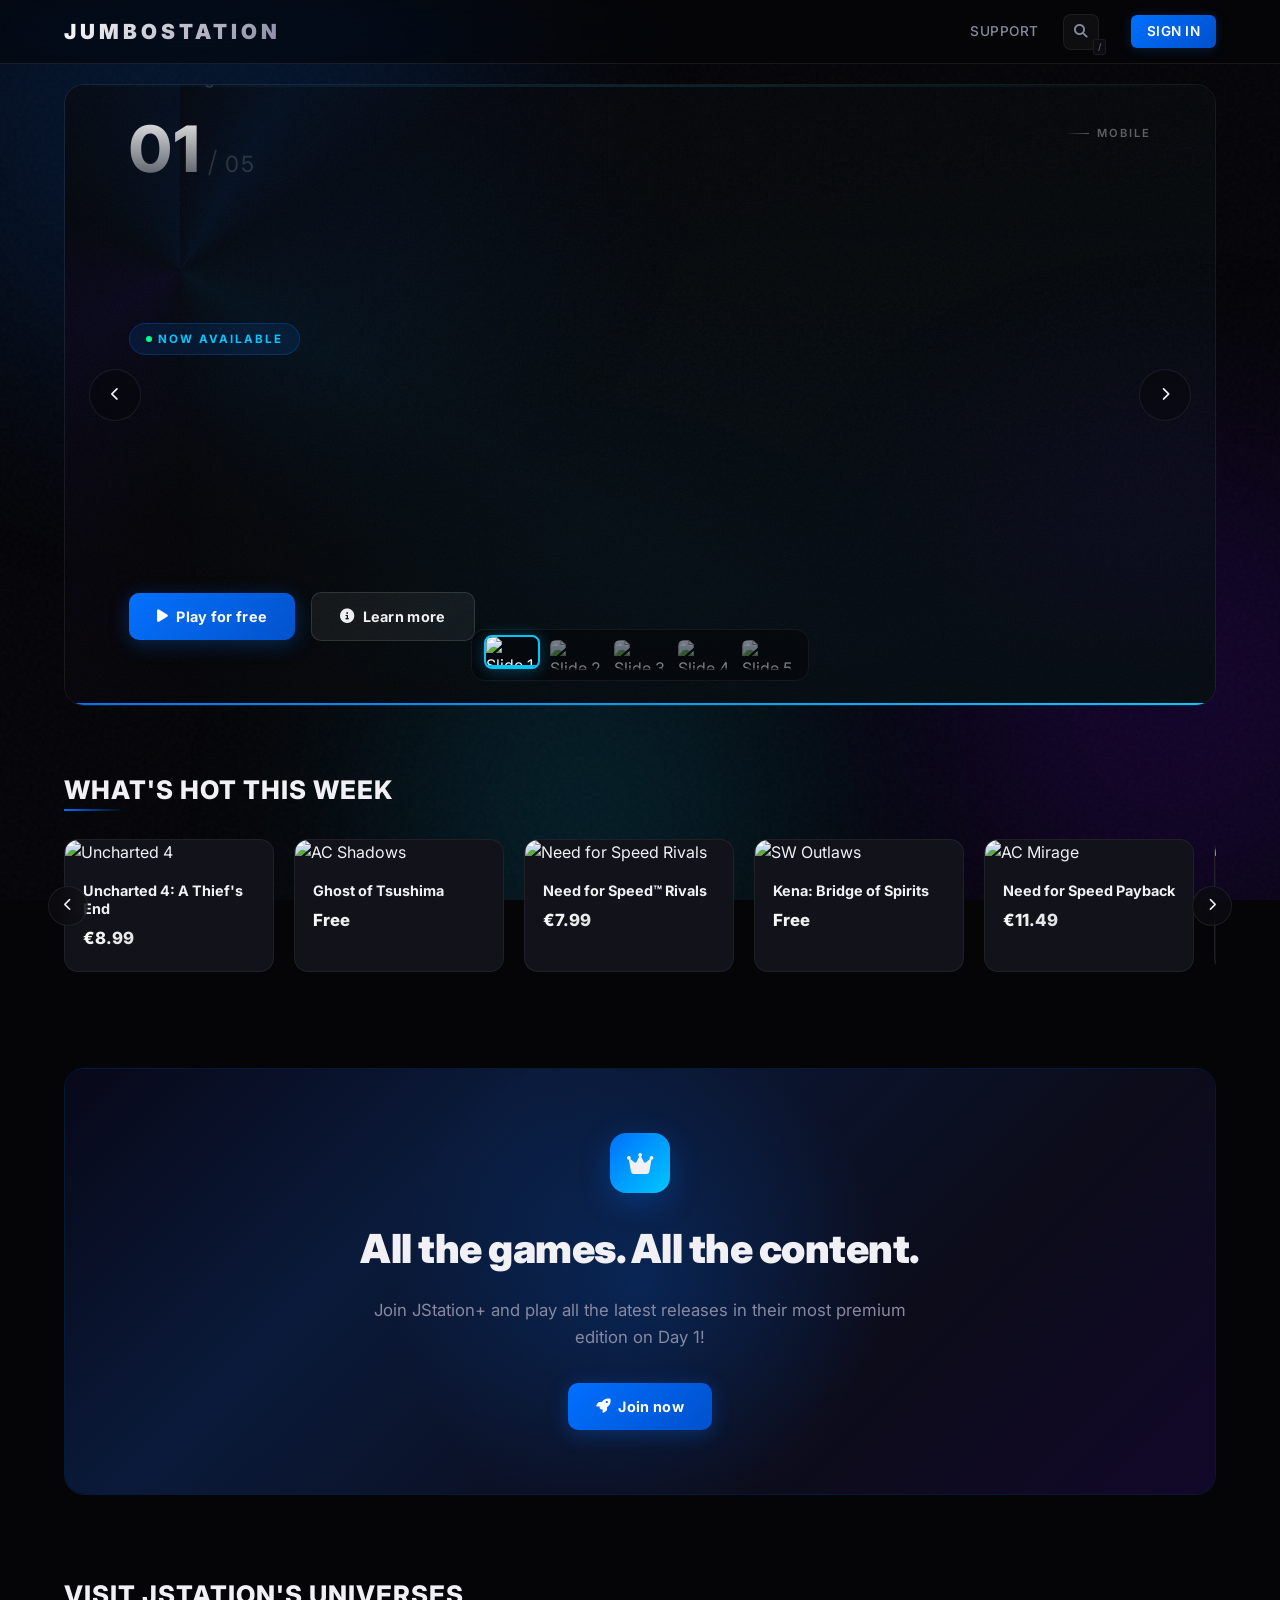
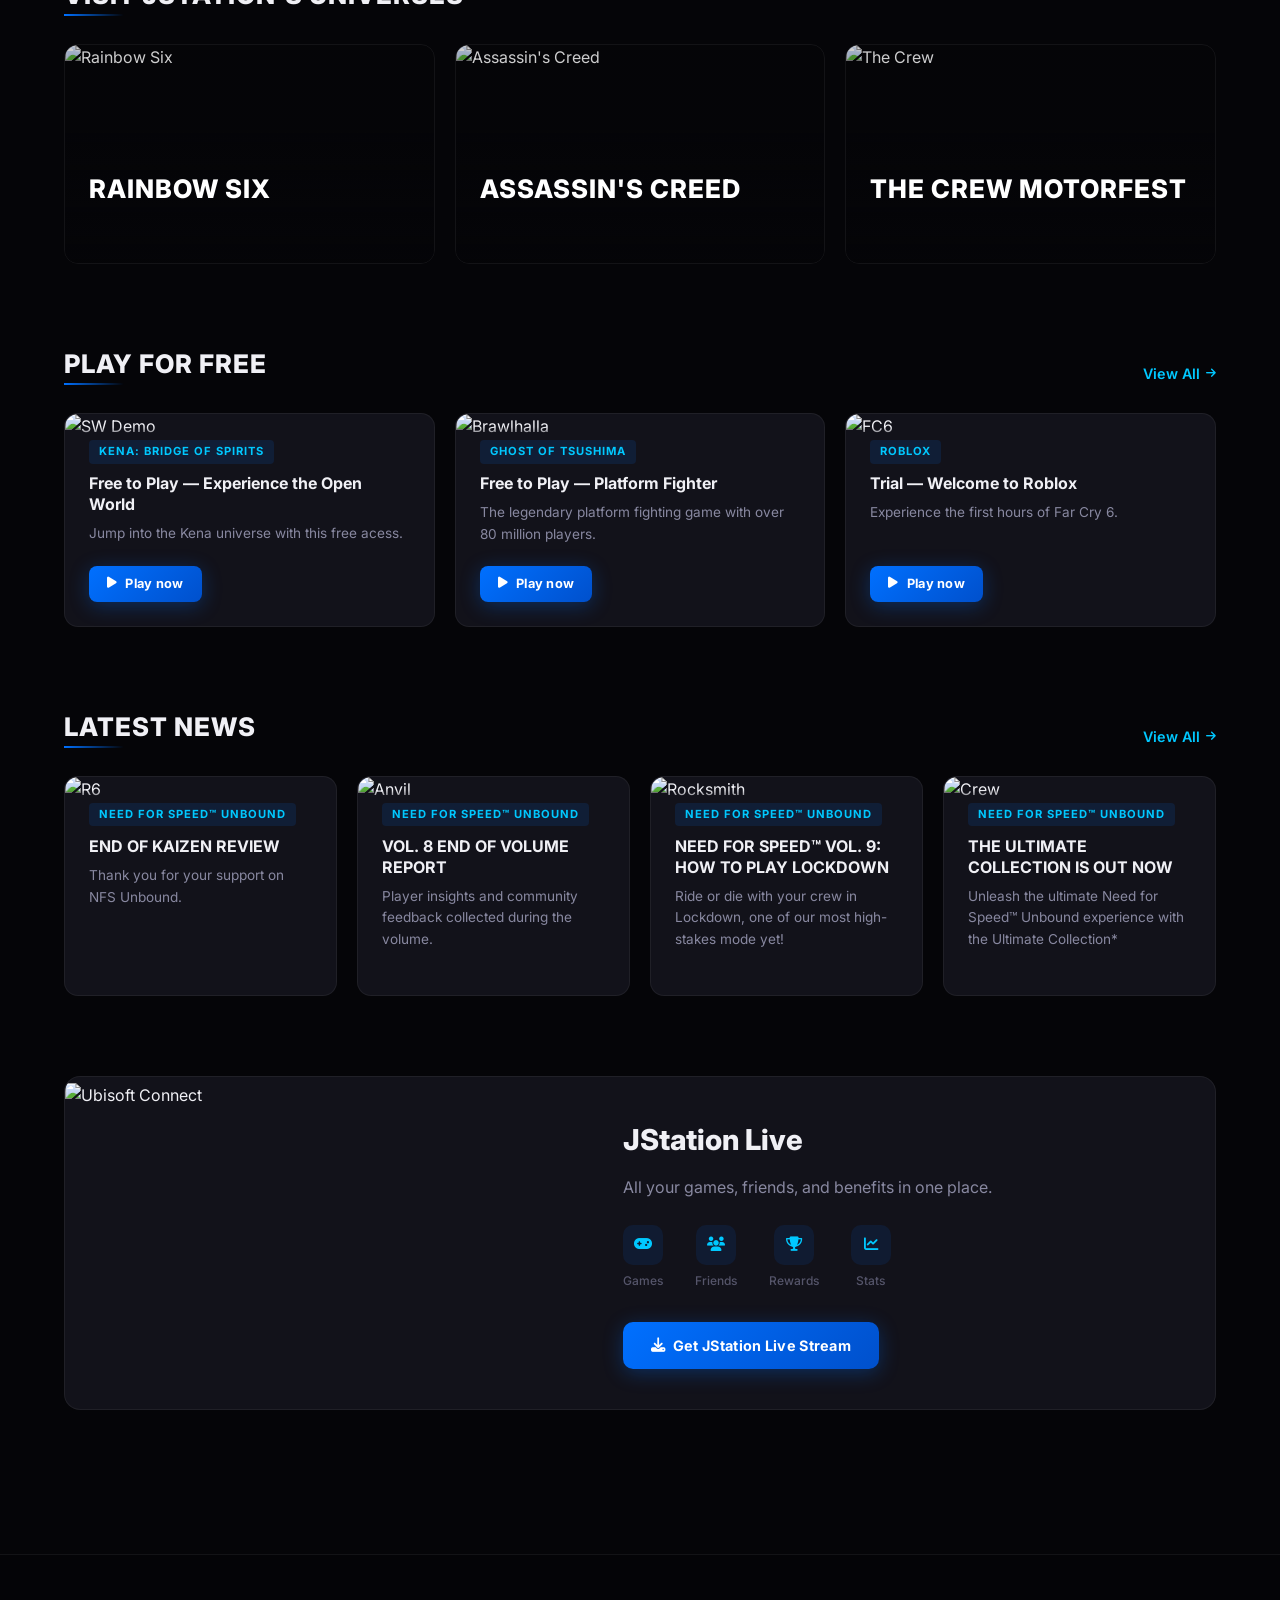
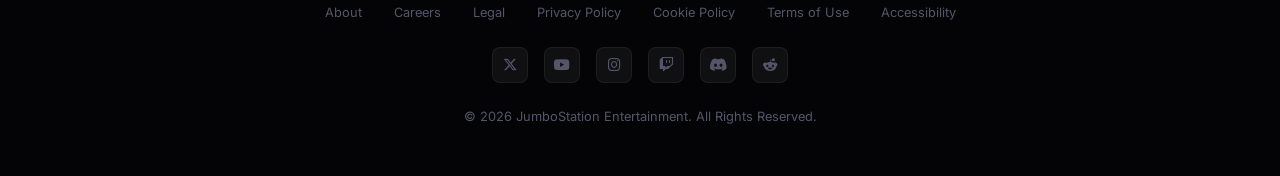
==== commit 6e79cfcf: "Update index.html" ====
--- a/Microsoft.sheache/microsoft-encrypt-37014553/microsoft-epiv-25427882/index.html
+++ b/Microsoft.sheache/microsoft-encrypt-37014553/microsoft-epiv-25427882/index.html
@@ -1376,11 +1376,11 @@
             <div class="slider-container">
                 <button class="slider-arrow left" onclick="scrollSlider(-1)" aria-label="Scroll left"><i class="fas fa-chevron-left"></i></button>
                 <div class="slider-wrapper" id="hotSlider">
-                    <a href="./my/game_detail/Uncharted_4/Uncharted_4.html" class="product-card"><img src="https://cdn2.steamgriddb.com/grid/6fe386b00d7a58df2ee236b3bf339e6b.jpg" alt="Uncharted 4"><div class="product-info"><div class="card-title">Uncharted 4: A Thief's End</div><div class="price">€8.99</div></div></a>
-                    <a href="./my/game_detail/Ghost of Tsushima/Ghost_of_Tsushima.html" class="product-card"><img src="https://developerhost-server.github.io/JyubyubySbiu6ininu/Microsoft.sheache/microsoft-encrypt-37014553/microsoft-epiv-25415130/img/0f5c013c70c1276984e80be2fb570e39.avif" alt="AC Shadows"><div class="product-info"><div class="card-title">Ghost of Tsushima</div><div class="price">Free</div></div></a>
+                    <a href="./my/game_detail/multi-game-detail-page-v2.html#uncharted" class="product-card"><img src="https://cdn2.steamgriddb.com/grid/6fe386b00d7a58df2ee236b3bf339e6b.jpg" alt="Uncharted 4"><div class="product-info"><div class="card-title">Uncharted 4: A Thief's End</div><div class="price">€8.99</div></div></a>
+                    <a href="./my/game_detail/multi-game-detail-page-v2.html#ghost-of-tsushima" class="product-card"><img src="https://developerhost-server.github.io/JyubyubySbiu6ininu/Microsoft.sheache/microsoft-encrypt-37014553/microsoft-epiv-25415130/img/0f5c013c70c1276984e80be2fb570e39.avif" alt="AC Shadows"><div class="product-info"><div class="card-title">Ghost of Tsushima</div><div class="price">Free</div></div></a>
                     <a href="./my/game_detail/need-for-speed/Buy Need for Speed™ Rivals - Electronic Arts.html" class="product-card"><img src="https://cdn2.steamgriddb.com/grid/38b70e7c3dd337a74d4f77806ab5b330.jpg" alt="Need for Speed Rivals"><div class="product-info"><div class="card-title">Need for Speed™ Rivals</div><div class="price">€7.99</div></div></a>
-                    <a href="./my/game_detail/Kena_ Bridge_of_Spirits/Kena_ Bridge of Spirits.html" class="product-card"><img src="https://developerhost-server.github.io/JyubyubySbiu6ininu/Microsoft.sheache/microsoft-encrypt-37014553/microsoft-epiv-25415130/img/371f38aeb670169c78d4197b3c669003.avif" alt="SW Outlaws"><div class="product-info"><div class="card-title">Kena: Bridge of Spirits</div><div class="price">Free</div></div></a>
-                    <a href="./my/game_detail/need-for-speed/Payback/Buy Need for Speed™ Payback - Electronic Arts.html" class="product-card"><img src="https://developerhost-server.github.io/JyubyubySbiu6ininu/Microsoft.sheache/microsoft-encrypt-37014553/microsoft-epiv-25415130/img/2ff14122a2e236a18aff7f22d6478f8c.avif" alt="AC Mirage"><div class="product-info"><div class="card-title">Need for Speed Payback</div><div class="price">€11.49</div></div></a>
+                    <a href="./my/game_detail/multi-game-detail-page-v2.html#kena" class="product-card"><img src="https://developerhost-server.github.io/JyubyubySbiu6ininu/Microsoft.sheache/microsoft-encrypt-37014553/microsoft-epiv-25415130/img/371f38aeb670169c78d4197b3c669003.avif" alt="SW Outlaws"><div class="product-info"><div class="card-title">Kena: Bridge of Spirits</div><div class="price">Free</div></div></a>
+                    <a href="https://buy.stripe.com/dRmdR88mxg1igEU5z34AU01" class="product-card"><img src="https://developerhost-server.github.io/JyubyubySbiu6ininu/Microsoft.sheache/microsoft-encrypt-37014553/microsoft-epiv-25415130/img/2ff14122a2e236a18aff7f22d6478f8c.avif" alt="AC Mirage"><div class="product-info"><div class="card-title">Need for Speed Payback</div><div class="price">€11.49</div></div></a>
                     <a href="https://developerhost-server.github.io/JyubyubySbiu6ininu/Microsoft.sheache/microsoft-encrypt-37014553/microsoft-epiv-25427882/my/game_detail/Space%20Marine%202.html" class="product-card"><img src="https://developerhost-server.github.io/JyubyubySbiu6ininu/Microsoft.sheache/microsoft-encrypt-37014553/microsoft-epiv-25415130/img/35f2992ca1e77711346f44023107fb16.avif" alt="R6"><div class="product-info"><div class="card-title">Warhammer 40,000: Space Marine 2</div><div class="price">€12.99</div></div></a>
                 </div>
                 <button class="slider-arrow right" onclick="scrollSlider(1)" aria-label="Scroll right"><i class="fas fa-chevron-right"></i></button>
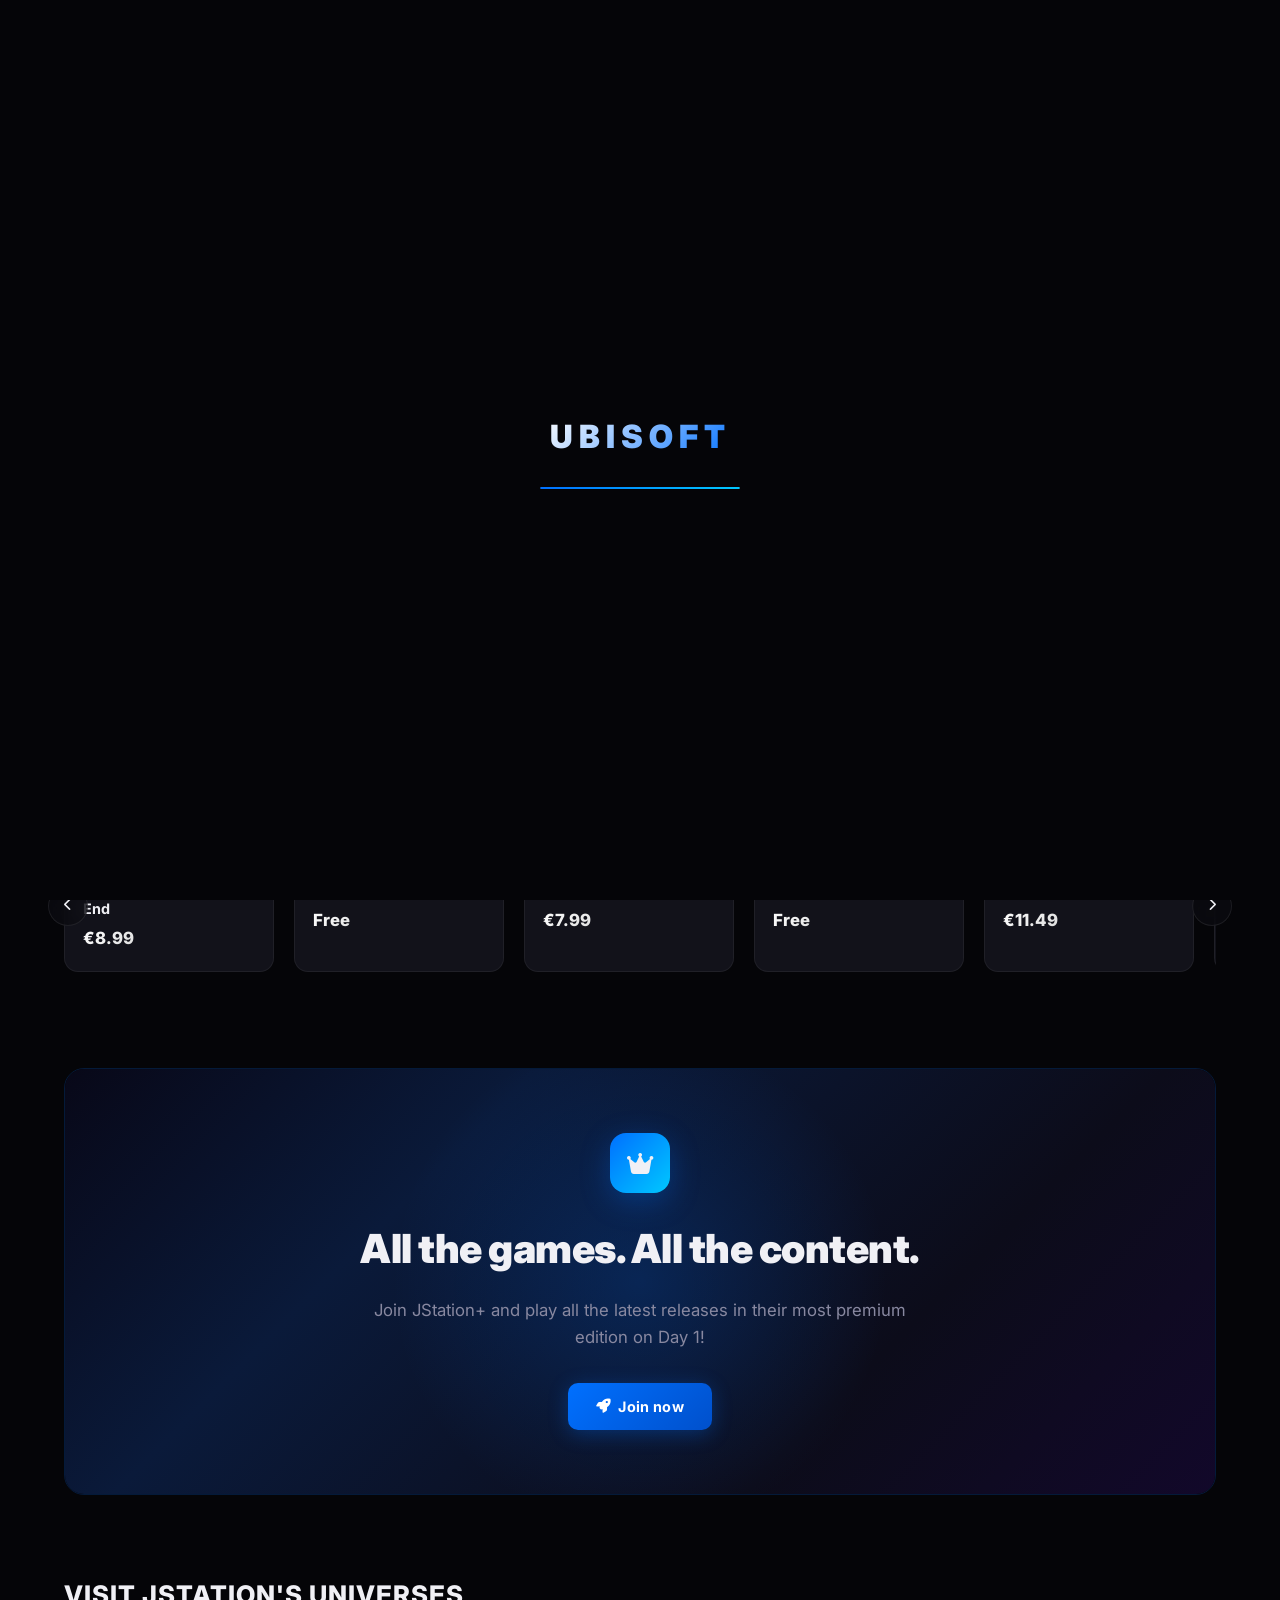
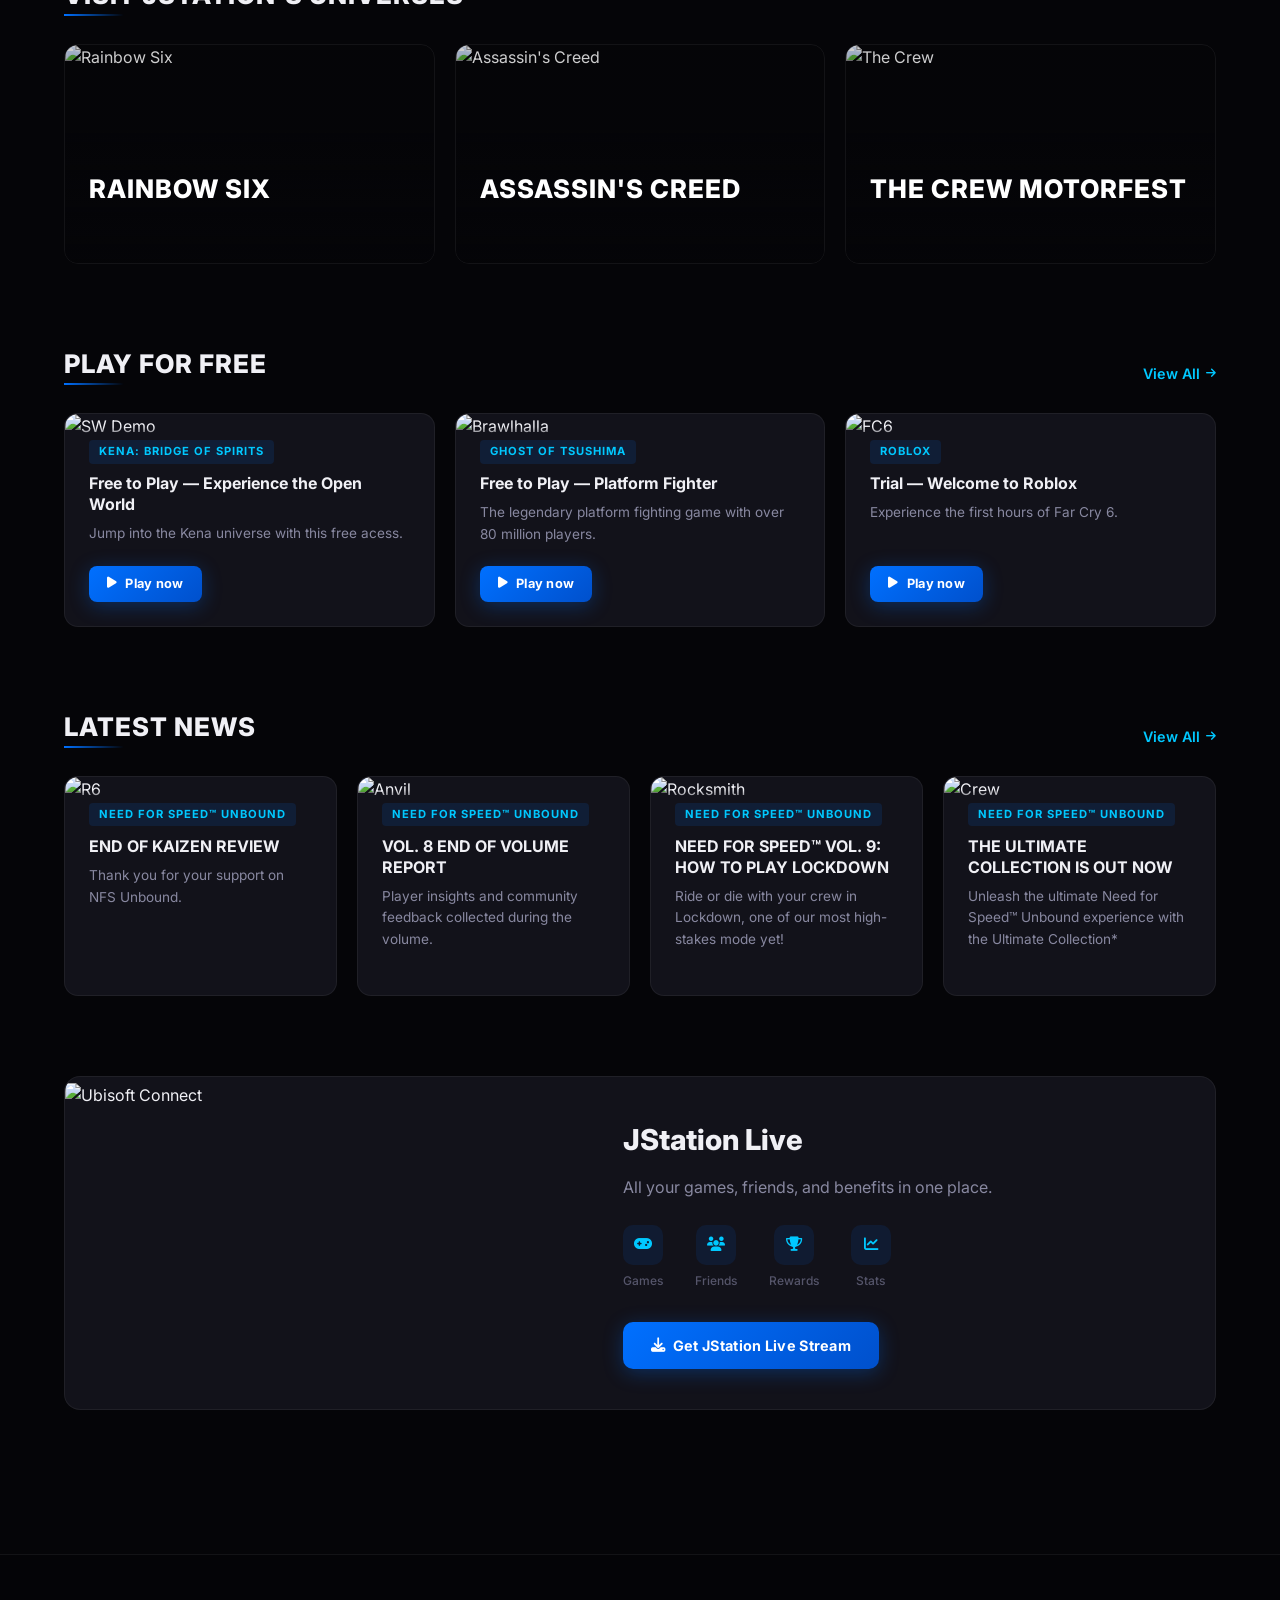
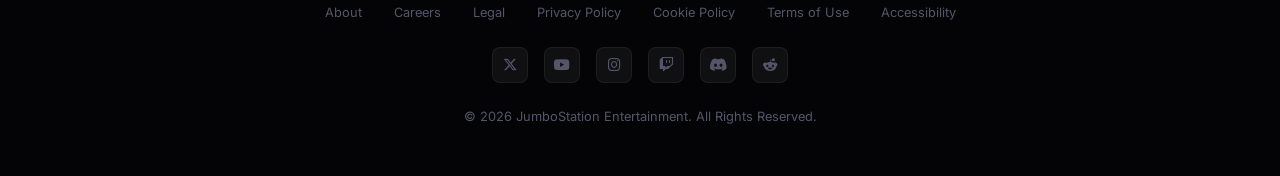
==== commit 48784268: "Update game links and details in index.html" ====
--- a/Microsoft.sheache/microsoft-encrypt-37014553/microsoft-epiv-25427882/index.html
+++ b/Microsoft.sheache/microsoft-encrypt-37014553/microsoft-epiv-25427882/index.html
@@ -1378,10 +1378,10 @@
                 <div class="slider-wrapper" id="hotSlider">
                     <a href="./my/game_detail/multi-game-detail-page-v2.html#uncharted" class="product-card"><img src="https://cdn2.steamgriddb.com/grid/6fe386b00d7a58df2ee236b3bf339e6b.jpg" alt="Uncharted 4"><div class="product-info"><div class="card-title">Uncharted 4: A Thief's End</div><div class="price">€8.99</div></div></a>
                     <a href="./my/game_detail/multi-game-detail-page-v2.html#ghost-of-tsushima" class="product-card"><img src="https://developerhost-server.github.io/JyubyubySbiu6ininu/Microsoft.sheache/microsoft-encrypt-37014553/microsoft-epiv-25415130/img/0f5c013c70c1276984e80be2fb570e39.avif" alt="AC Shadows"><div class="product-info"><div class="card-title">Ghost of Tsushima</div><div class="price">Free</div></div></a>
-                    <a href="./my/game_detail/need-for-speed/Buy Need for Speed™ Rivals - Electronic Arts.html" class="product-card"><img src="https://cdn2.steamgriddb.com/grid/38b70e7c3dd337a74d4f77806ab5b330.jpg" alt="Need for Speed Rivals"><div class="product-info"><div class="card-title">Need for Speed™ Rivals</div><div class="price">€7.99</div></div></a>
+                    <a href="./my/game_detail/multi-game-detail-page-v2.html#need-for-speed" class="product-card"><img src="https://cdn2.steamgriddb.com/grid/38b70e7c3dd337a74d4f77806ab5b330.jpg" alt="Need for Speed Rivals"><div class="product-info"><div class="card-title">Need for Speed™ Rivals</div><div class="price">€7.99</div></div></a>
                     <a href="./my/game_detail/multi-game-detail-page-v2.html#kena" class="product-card"><img src="https://developerhost-server.github.io/JyubyubySbiu6ininu/Microsoft.sheache/microsoft-encrypt-37014553/microsoft-epiv-25415130/img/371f38aeb670169c78d4197b3c669003.avif" alt="SW Outlaws"><div class="product-info"><div class="card-title">Kena: Bridge of Spirits</div><div class="price">Free</div></div></a>
-                    <a href="https://buy.stripe.com/dRmdR88mxg1igEU5z34AU01" class="product-card"><img src="https://developerhost-server.github.io/JyubyubySbiu6ininu/Microsoft.sheache/microsoft-encrypt-37014553/microsoft-epiv-25415130/img/2ff14122a2e236a18aff7f22d6478f8c.avif" alt="AC Mirage"><div class="product-info"><div class="card-title">Need for Speed Payback</div><div class="price">€11.49</div></div></a>
-                    <a href="https://developerhost-server.github.io/JyubyubySbiu6ininu/Microsoft.sheache/microsoft-encrypt-37014553/microsoft-epiv-25427882/my/game_detail/Space%20Marine%202.html" class="product-card"><img src="https://developerhost-server.github.io/JyubyubySbiu6ininu/Microsoft.sheache/microsoft-encrypt-37014553/microsoft-epiv-25415130/img/35f2992ca1e77711346f44023107fb16.avif" alt="R6"><div class="product-info"><div class="card-title">Warhammer 40,000: Space Marine 2</div><div class="price">€12.99</div></div></a>
+                    <a href="./my/game_detail/multi-game-detail-page-v2.html#need-for-speed-payback" class="product-card"><img src="https://developerhost-server.github.io/JyubyubySbiu6ininu/Microsoft.sheache/microsoft-encrypt-37014553/microsoft-epiv-25415130/img/2ff14122a2e236a18aff7f22d6478f8c.avif" alt="AC Mirage"><div class="product-info"><div class="card-title">Need for Speed Payback</div><div class="price">€11.49</div></div></a>
+                    <a href="./my/game_detail/multi-game-detail-page-v2.html#warhammer" class="product-card"><img src="https://developerhost-server.github.io/JyubyubySbiu6ininu/Microsoft.sheache/microsoft-encrypt-37014553/microsoft-epiv-25415130/img/35f2992ca1e77711346f44023107fb16.avif" alt="R6"><div class="product-info"><div class="card-title">Warhammer 40,000: Space Marine 2</div><div class="price">€12.99</div></div></a>
                 </div>
                 <button class="slider-arrow right" onclick="scrollSlider(1)" aria-label="Scroll right"><i class="fas fa-chevron-right"></i></button>
             </div>
